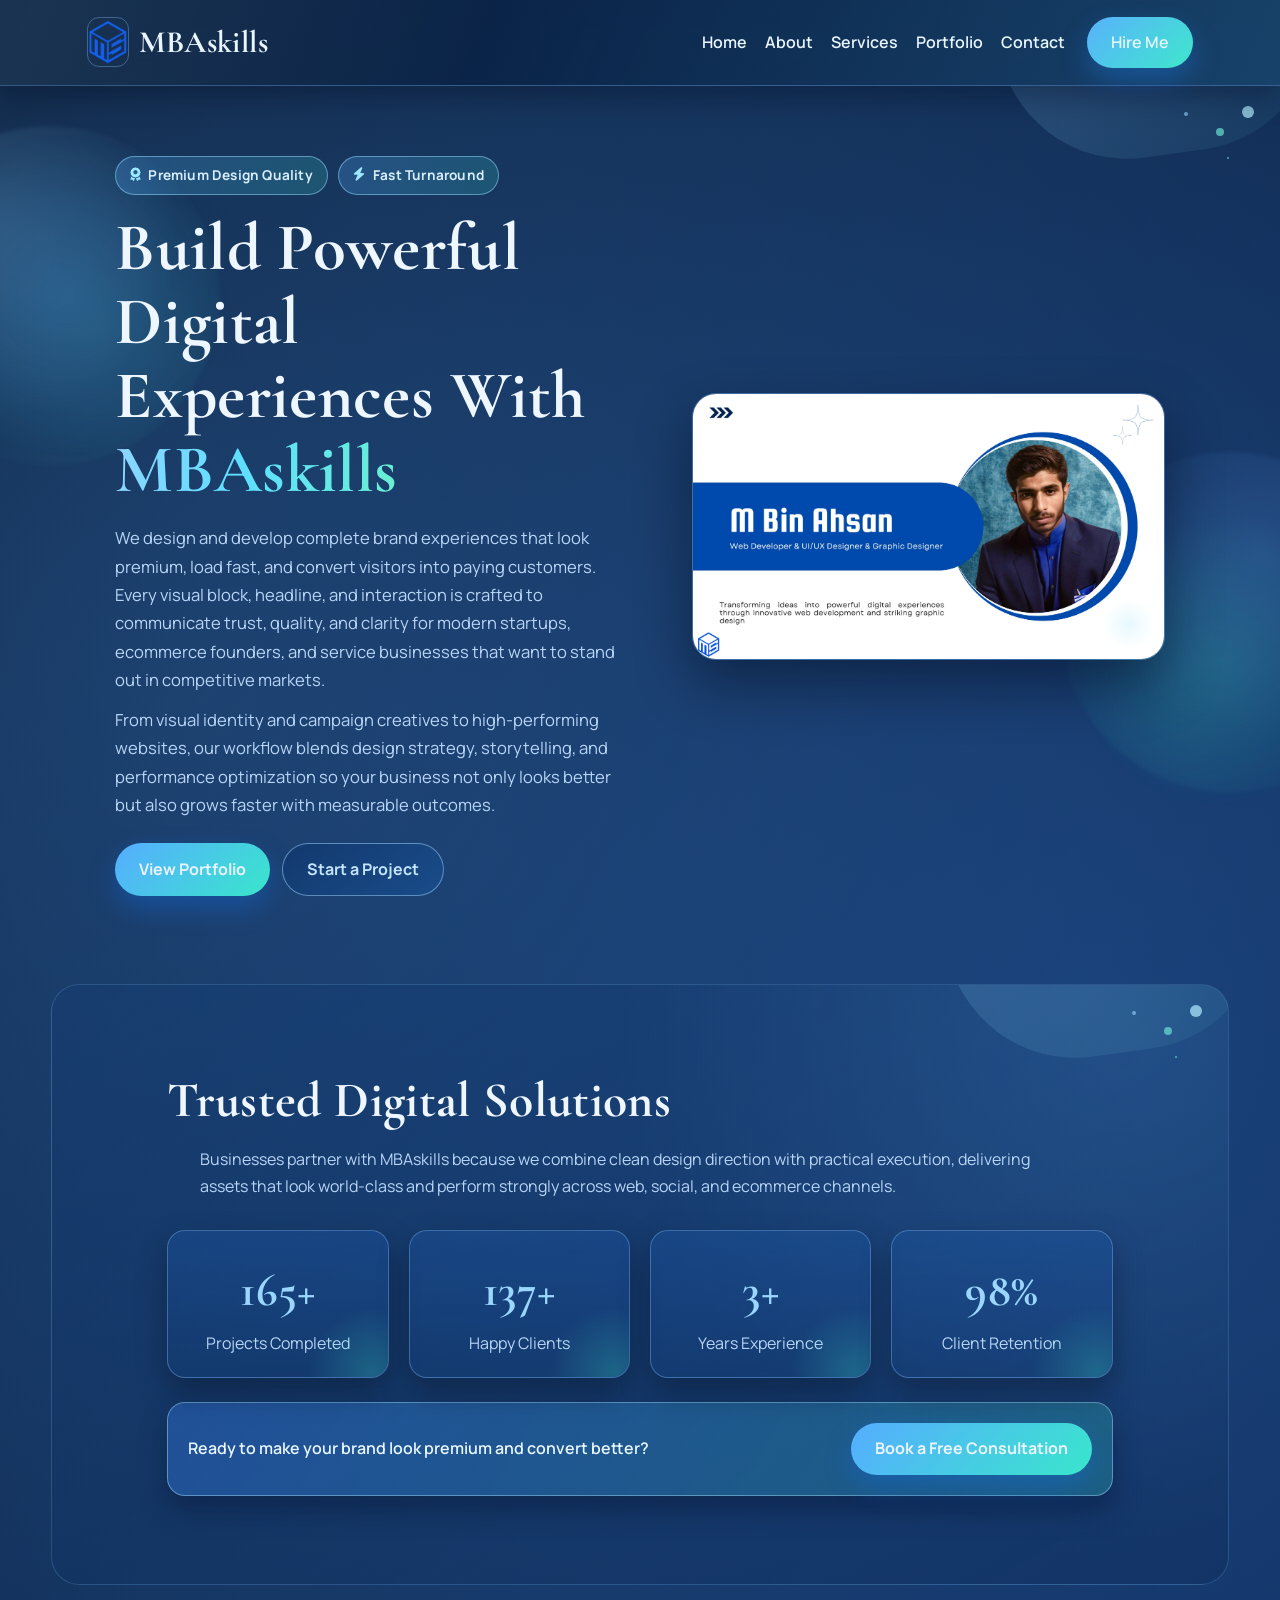
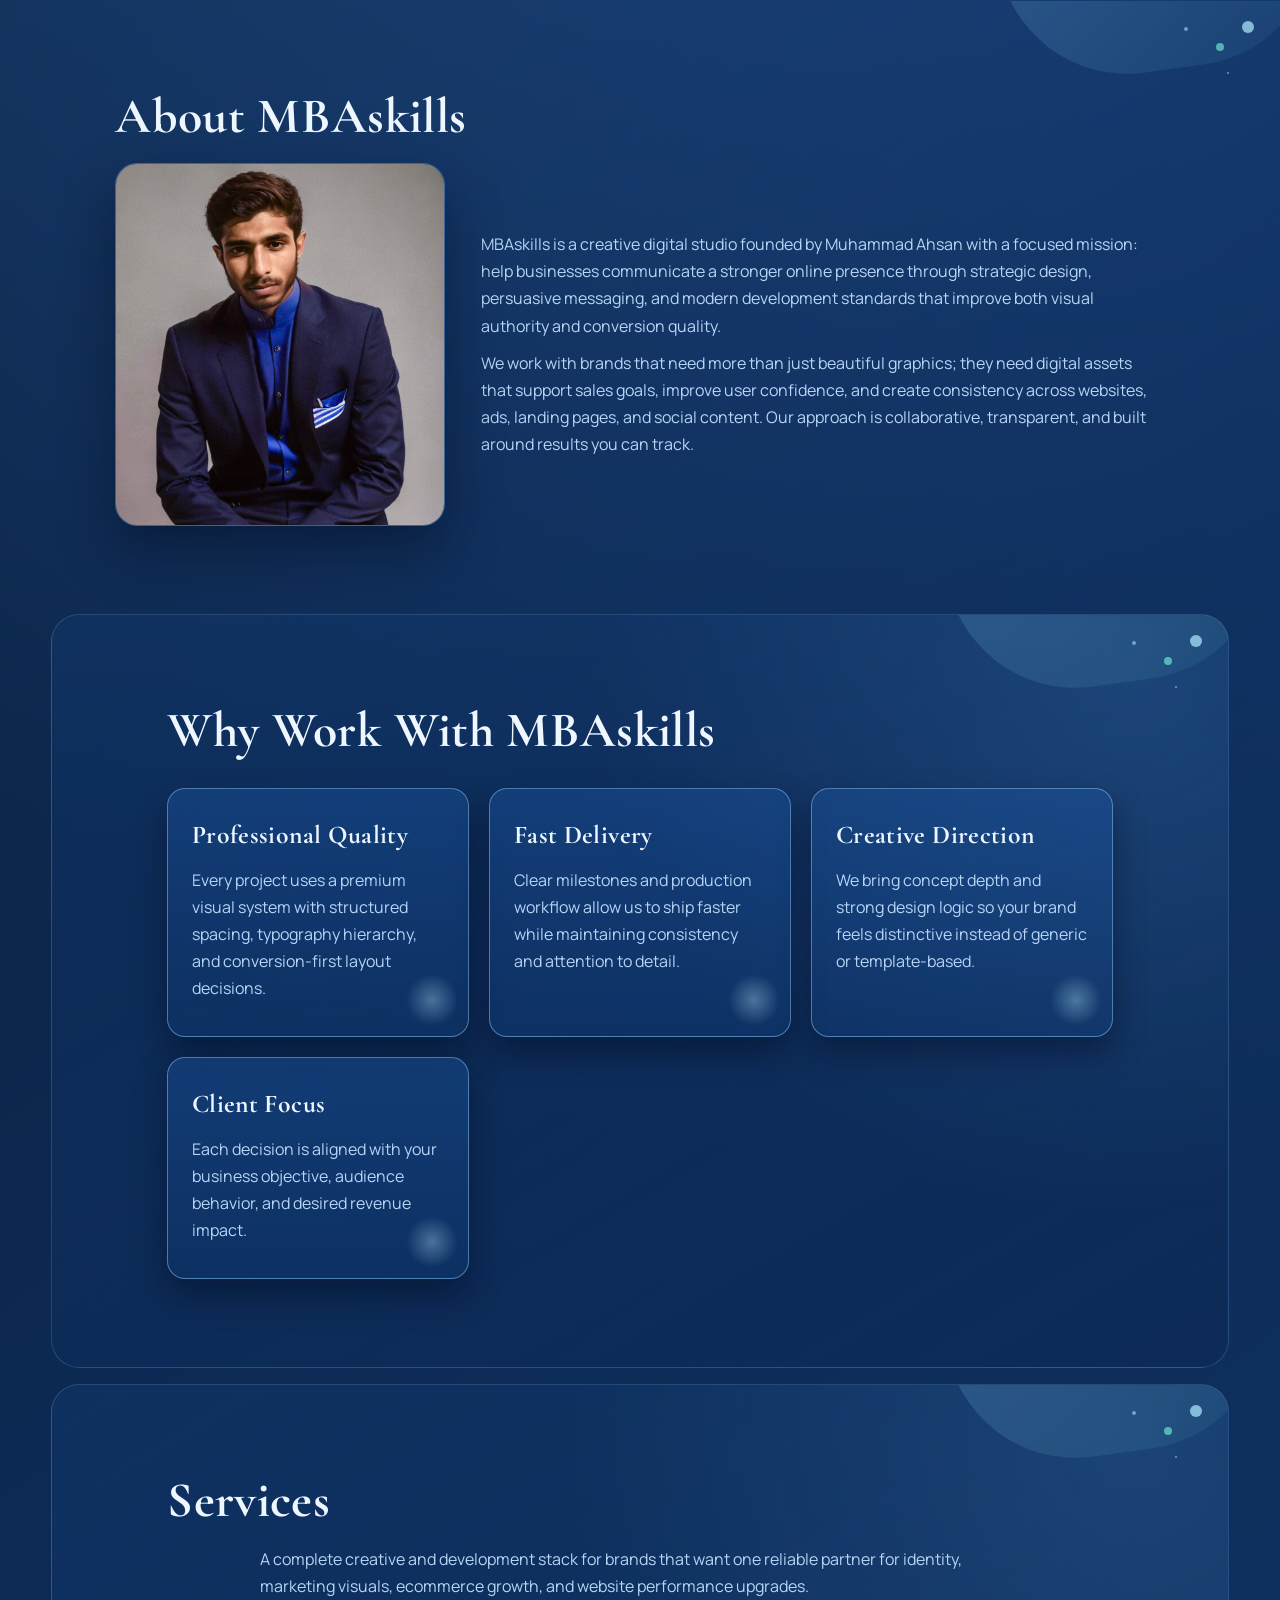
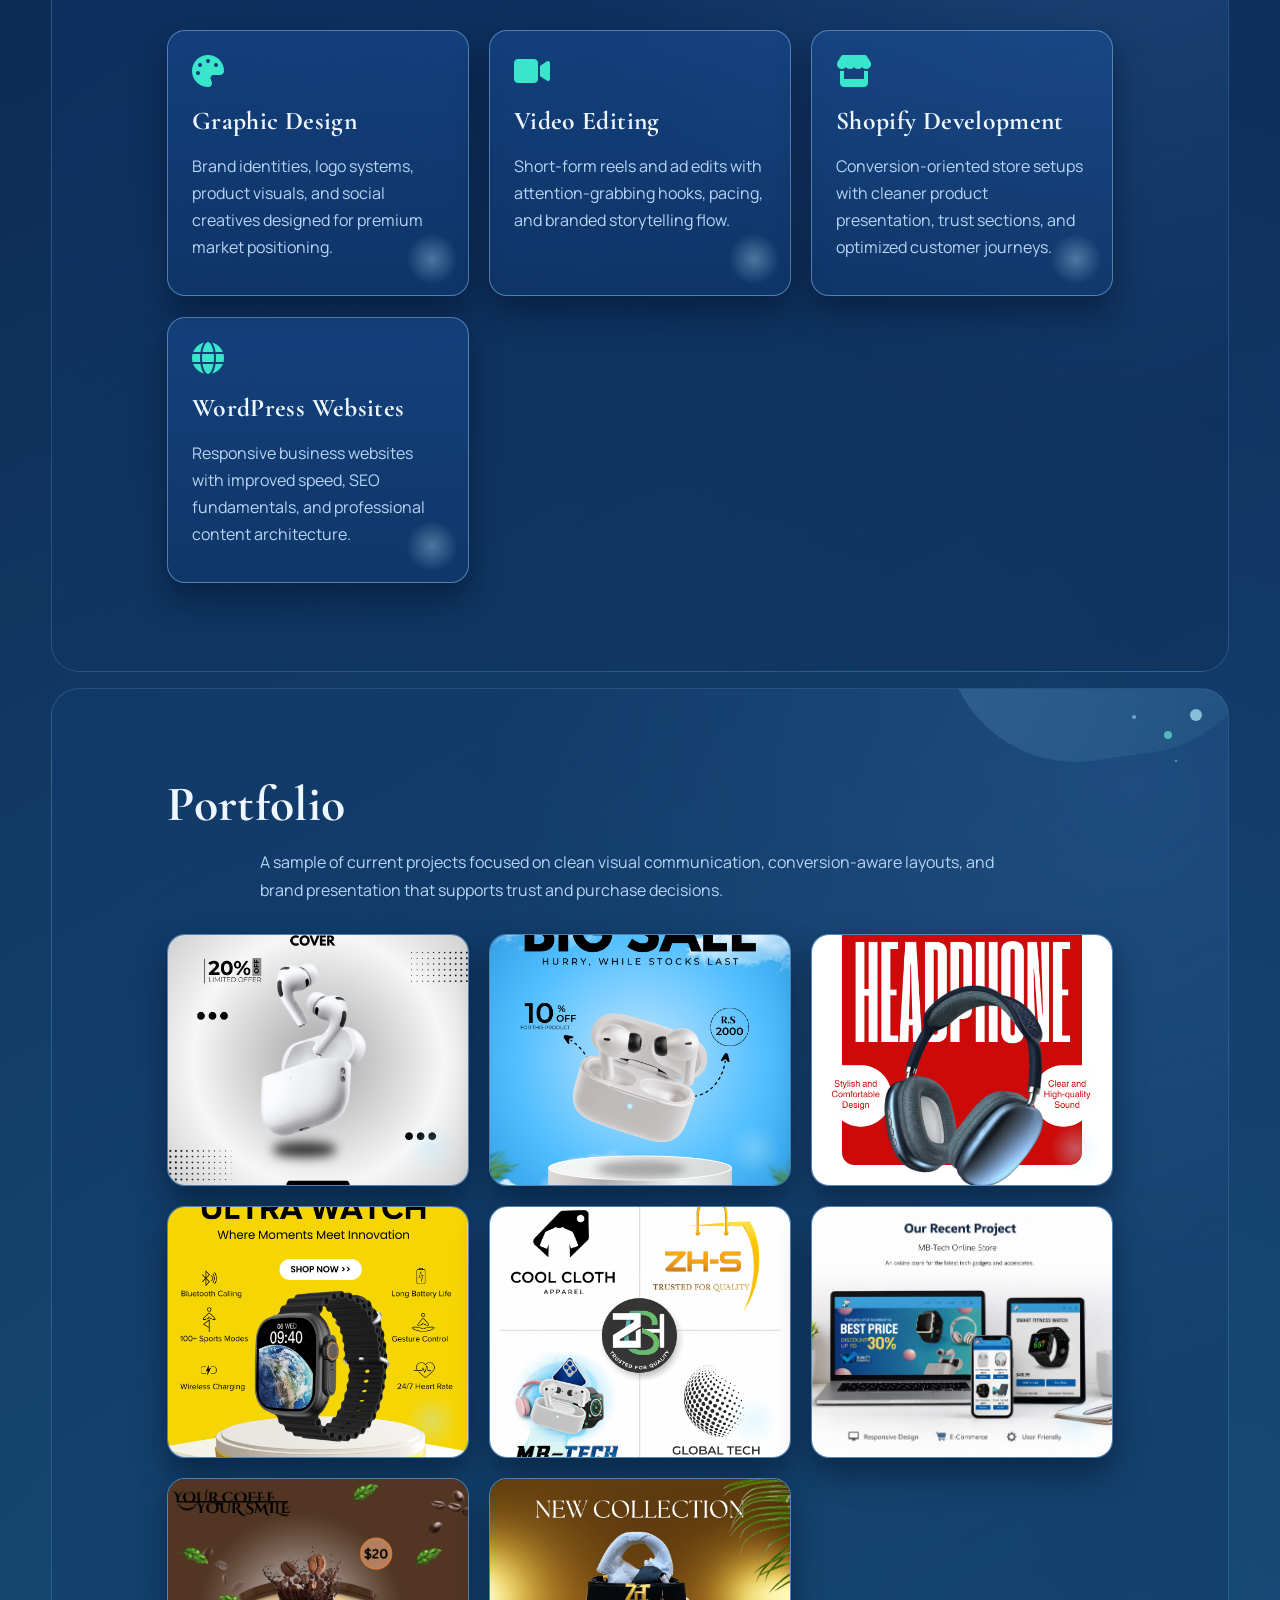
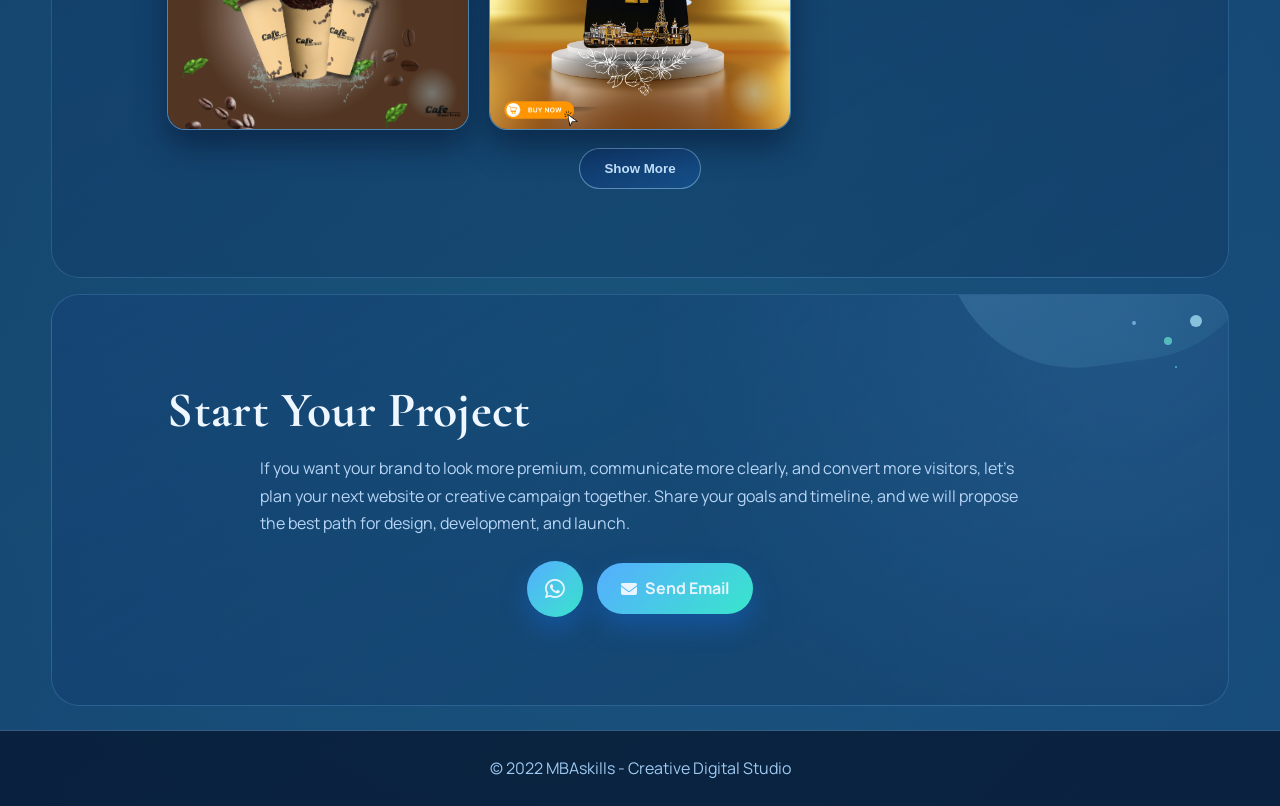
==== index.html @ e8bbcb88 "Add files via upload" ====
<!DOCTYPE html>
<html lang="en">
<head>
<meta charset="UTF-8">
<meta name="viewport" content="width=device-width, initial-scale=1.0">
<title>MBAskills | Creative Portfolio</title>
<link rel="stylesheet" href="style.css?v=11">
<link rel="stylesheet" href="https://cdnjs.cloudflare.com/ajax/libs/font-awesome/6.5.0/css/all.min.css">
</head>
<body>

<div id="preloader" class="preloader" aria-hidden="true">
  <div class="loader-core">
    <div class="logo-loader-wrap" aria-hidden="true">
      <img src="assets/images/logo.png" alt="MBAskills loading logo" class="loader-logo">
      <div class="loader-dots">
        <span class="dot dot1"></span>
        <span class="dot dot2"></span>
        <span class="dot dot3"></span>
        <span class="dot dot4"></span>
      </div>
    </div>
    <h3>MBAskills</h3>
</div>
</div>

<div class="scroll-progress-wrap">
  <span id="scrollProgress" class="scroll-progress"></span>
</div>

<button id="toTopBtn" class="to-top" aria-label="Back to top">
  <i class="fas fa-arrow-up"></i>
</button>

<div class="glow-orb orb-left"></div>
<div class="glow-orb orb-right"></div>

<header class="navbar" aria-label="Main navigation">
  <div class="logo-container">
    <img src="assets/images/logo.png" class="logo-img" alt="MBAskills logo">
    <span class="brand">MBAskills</span>
  </div>

  <button class="nav-toggle" aria-label="Toggle menu" aria-expanded="false" type="button">
    <i class="fas fa-bars"></i>
  </button>

  <nav class="site-nav">
    <ul class="nav-menu">
      <li><a href="#home">Home</a></li>
      <li><a href="#about">About</a></li>
      <li><a href="#services">Services</a></li>
      <li><a href="#portfolio">Portfolio</a></li>
      <li><a href="#contact">Contact</a></li>
    </ul>
  </nav>

  <a href="#contact" class="hire-btn">Hire Me</a>
</header>

<section id="home" class="hero">
  <div class="hero-left">
    <div class="hero-badge-row">
      <span class="hero-badge"><i class="fas fa-award"></i> Premium Design Quality</span>
      <span class="hero-badge"><i class="fas fa-bolt"></i> Fast Turnaround</span>
    </div>

    <h1>Build Powerful Digital Experiences With <span>MBAskills</span></h1>

    <p>
      We design and develop complete brand experiences that look premium, load fast, and convert visitors into paying customers.
      Every visual block, headline, and interaction is crafted to communicate trust, quality, and clarity for modern startups,
      ecommerce founders, and service businesses that want to stand out in competitive markets.
    </p>

    <p>
      From visual identity and campaign creatives to high-performing websites, our workflow blends design strategy,
      storytelling, and performance optimization so your business not only looks better but also grows faster with measurable outcomes.
    </p>

    <div class="hero-buttons">
      <a href="#portfolio" class="btn-primary">View Portfolio</a>
      <a href="#contact" class="btn-secondary">Start a Project</a>
    </div>
  </div>

  <div class="hero-right">
    <img src="assets/images/hero.jpg" alt="Creative work showcase" class="tilt-card tilt-strong">
  </div>
</section>

<section class="trust">
  <h2>Trusted Digital Solutions</h2>
  <p class="section-intro">
    Businesses partner with MBAskills because we combine clean design direction with practical execution,
    delivering assets that look world-class and perform strongly across web, social, and ecommerce channels.
  </p>

  <div class="trust-grid">
    <div>
      <h3 class="counter" data-target="165">0+</h3>
      <p>Projects Completed</p>
    </div>
    <div>
      <h3 class="counter" data-target="137">0+</h3>
      <p>Happy Clients</p>
    </div>
    <div>
      <h3 class="counter" data-target="3">0+</h3>
      <p>Years Experience</p>
    </div>
    <div>
      <h3 class="counter percent" data-target="98">0%</h3>
      <p>Client Retention</p>
    </div>
  </div>

  <div class="client-strip">
    <p>Ready to make your brand look premium and convert better?</p>
    <a href="#contact" class="btn-primary">Book a Free Consultation</a>
  </div>
</section>

<section id="about" class="about">
  <h2>About MBAskills</h2>

  <div class="about-container">
    <img src="assets/images/about.jpg" alt="Muhammad Ahsan" class="tilt-card">

    <div>
      <p>
        MBAskills is a creative digital studio founded by Muhammad Ahsan with a focused mission:
        help businesses communicate a stronger online presence through strategic design, persuasive messaging,
        and modern development standards that improve both visual authority and conversion quality.
      </p>

      <p>
        We work with brands that need more than just beautiful graphics; they need digital assets that support sales goals,
        improve user confidence, and create consistency across websites, ads, landing pages, and social content.
        Our approach is collaborative, transparent, and built around results you can track.
      </p>
    </div>
  </div>
</section>

<section class="benefits">
  <h2>Why Work With MBAskills</h2>

  <div class="benefit-grid">
    <div class="benefit-card tilt-card">
      <h3>Professional Quality</h3>
      <p>Every project uses a premium visual system with structured spacing, typography hierarchy, and conversion-first layout decisions.</p>
    </div>

    <div class="benefit-card tilt-card">
      <h3>Fast Delivery</h3>
      <p>Clear milestones and production workflow allow us to ship faster while maintaining consistency and attention to detail.</p>
    </div>

    <div class="benefit-card tilt-card">
      <h3>Creative Direction</h3>
      <p>We bring concept depth and strong design logic so your brand feels distinctive instead of generic or template-based.</p>
    </div>

    <div class="benefit-card tilt-card">
      <h3>Client Focus</h3>
      <p>Each decision is aligned with your business objective, audience behavior, and desired revenue impact.</p>
    </div>
  </div>
</section>

<section id="services" class="services">
  <h2>Services</h2>
  <p class="section-intro">
    A complete creative and development stack for brands that want one reliable partner for identity, marketing visuals,
    ecommerce growth, and website performance upgrades.
  </p>

  <div class="service-grid">
    <div class="service-card tilt-card">
      <i class="fas fa-palette"></i>
      <h3>Graphic Design</h3>
      <p>Brand identities, logo systems, product visuals, and social creatives designed for premium market positioning.</p>
    </div>

    <div class="service-card tilt-card">
      <i class="fas fa-video"></i>
      <h3>Video Editing</h3>
      <p>Short-form reels and ad edits with attention-grabbing hooks, pacing, and branded storytelling flow.</p>
    </div>

    <div class="service-card tilt-card">
      <i class="fas fa-store"></i>
      <h3>Shopify Development</h3>
      <p>Conversion-oriented store setups with cleaner product presentation, trust sections, and optimized customer journeys.</p>
    </div>

    <div class="service-card tilt-card">
      <i class="fas fa-globe"></i>
      <h3>WordPress Websites</h3>
      <p>Responsive business websites with improved speed, SEO fundamentals, and professional content architecture.</p>
    </div>
  </div>
</section>

<section id="portfolio" class="portfolio">
  <h2>Portfolio</h2>
  <p class="section-intro">
    A sample of current projects focused on clean visual communication, conversion-aware layouts,
    and brand presentation that supports trust and purchase decisions.
  </p>

  <div class="portfolio-grid" id="homePortfolioGrid">
    <article class="portfolio-media tilt-card"><img src="assets/images/1.png" alt="Portfolio image 1" loading="lazy"></article>
    <article class="portfolio-media tilt-card"><img src="assets/images/2.png" alt="Portfolio image 2" loading="lazy"></article>
    <article class="portfolio-media tilt-card"><img src="assets/images/3.png" alt="Portfolio image 3" loading="lazy"></article>
    <article class="portfolio-media tilt-card"><img src="assets/images/4.png" alt="Portfolio image 4" loading="lazy"></article>
    <article class="portfolio-media tilt-card"><img src="assets/images/project1.jpg" alt="Portfolio image 5" loading="lazy"></article>
    <article class="portfolio-media tilt-card"><img src="assets/images/project2.jpg" alt="Portfolio image 6" loading="lazy"></article>
    <article class="portfolio-media tilt-card"><img src="assets/images/project3.jpg" alt="Portfolio image 7" loading="lazy"></article>
    <article class="portfolio-media tilt-card"><img src="assets/images/project4.jpg" alt="Portfolio image 8" loading="lazy"></article>

    <article class="portfolio-media tilt-card portfolio-more"><img src="assets/images/project5.jpg" alt="Portfolio image 9" loading="lazy"></article>
    <article class="portfolio-media tilt-card portfolio-more"><img src="assets/images/project6.jpg" alt="Portfolio image 10" loading="lazy"></article>
    <article class="portfolio-media tilt-card portfolio-more"><img src="assets/images/project7.jpg" alt="Portfolio image 11" loading="lazy"></article>
    <article class="portfolio-media tilt-card portfolio-more"><img src="assets/images/Black and Green Modern T-Shirt Fashion Instagram Post.png" alt="Portfolio image 12" loading="lazy"></article>
    <article class="portfolio-media tilt-card portfolio-more"><img src="assets/images/ChatGPT Image Mar 6, 2026, 04_37_47 PM.png" alt="Portfolio image 13" loading="lazy"></article>
    <article class="portfolio-media tilt-card portfolio-more"><img src="assets/images/Gemini_Generated_Image_2u78ht2u78ht2u78.png" alt="Portfolio image 14" loading="lazy"></article>
    <article class="portfolio-media tilt-card portfolio-more"><img src="assets/images/purple modern game instagram post.jpg" alt="Portfolio image 15" loading="lazy"></article>
    <article class="portfolio-media tilt-card portfolio-more"><img src="assets/images/Red White Bold Modern Shoes Brand Desktop Prototype.png" alt="Portfolio image 16" loading="lazy"></article>
    <article class="portfolio-media tilt-card portfolio-more"><img src="assets/images/2275-86-705799-product-1.webp" alt="Portfolio image 17" loading="lazy"></article>
    <article class="portfolio-media tilt-card portfolio-more"><img src="assets/images/kitandace.webp" alt="Portfolio image 18" loading="lazy"></article>
  </div>

  <div class="portfolio-actions">
    <button class="btn-secondary portfolio-toggle-btn" type="button" aria-expanded="false">Show More</button>
  </div>
</section>

<section id="contact" class="contact">
  <h2>Start Your Project</h2>
  <p>
    If you want your brand to look more premium, communicate more clearly, and convert more visitors,
    let's plan your next website or creative campaign together. Share your goals and timeline,
    and we will propose the best path for design, development, and launch.
  </p>

  <div class="contact-buttons">
    <a href="https://wa.me/+923264088500" class="floating-whatsapp" aria-label="Chat on WhatsApp">
      <i class="fab fa-whatsapp"></i>
    </a>

    <a href="mailto:mbinahsan5@gmail.com" class="btn-email">
      <i class="fas fa-envelope"></i> Send Email
    </a>
  </div>
</section>

<footer>
  <p>&copy; 2022 MBAskills - Creative Digital Studio</p>
</footer>

<script src="script.js?v=8"></script>
</body>
</html>
---- style.css ----
@import url("https://fonts.googleapis.com/css2?family=Cormorant+Garamond:wght@500;600;700&family=Manrope:wght@400;500;600;700&display=swap");

:root {
  --bg-dark: #061327;
  --bg-mid: #0d2b56;
  --bg-soft: #1a4b88;
  --surface: rgba(16, 63, 128, 0.26);
  --surface-strong: rgba(28, 88, 169, 0.38);
  --line: rgba(134, 191, 255, 0.36);
  --text-main: #eef6ff;
  --text-muted: #b8d5f6;
  --blue-accent: #56adff;
  --blue-strong: #2d7ff9;
  --aqua-accent: #39e6cc;
  --aqua-strong: #18c4ae;
  --shadow: 0 24px 55px rgba(2, 10, 30, 0.48);
}

* {
  margin: 0;
  padding: 0;
  box-sizing: border-box;
}

html {
  scroll-behavior: smooth;
}

body {
  font-family: "Manrope", "Segoe UI", sans-serif;
  color: var(--text-main);
  line-height: 1.7;
  min-height: 100vh;
  background:
    radial-gradient(circle at 15% 12%, rgba(86, 173, 255, 0.22), transparent 36%),
    radial-gradient(circle at 85% 18%, rgba(51, 124, 248, 0.24), transparent 38%),
    radial-gradient(circle at 45% 92%, rgba(57, 230, 204, 0.16), transparent 38%),
    linear-gradient(145deg, var(--bg-dark), var(--bg-mid), #143c73);
  overflow-x: hidden;
}

h1,
h2,
h3,
.logo,
.brand {
  font-family: "Cormorant Garamond", Georgia, serif;
  letter-spacing: 0.35px;
}

p,
a,
li {
  color: var(--text-muted);
}

img {
  max-width: 100%;
  display: block;
}

.preloader {
  position: fixed;
  inset: 0;
  z-index: 3000;
  display: grid;
  place-items: center;
  background: radial-gradient(circle at center, #143c73, #061327);
  transition: opacity 0.45s ease, visibility 0.45s ease;
}

.preloader.hidden {
  opacity: 0;
  visibility: hidden;
}

.loader-core {
  text-align: center;
}

.logo-loader-wrap {
  position: relative;
  width: 120px;
  height: 120px;
  margin: 0 auto 14px;
  display: grid;
  place-items: center;
}

.loader-logo {
  width: 76px;
  height: 76px;
  border-radius: 18px;
  border: 2px solid rgba(255, 255, 255, 0.28);
  box-shadow: 0 0 0 8px rgba(57, 230, 204, 0.1), 0 10px 20px rgba(0, 0, 0, 0.35);
  animation: logoFloat 1.6s ease-in-out infinite;
}

.loader-dots {
  position: absolute;
  inset: 0;
  border-radius: 50%;
  animation: orbitSpin 1.15s linear infinite;
}

.dot {
  position: absolute;
  width: 14px;
  height: 14px;
  border-radius: 50%;
  box-shadow: 0 0 14px rgba(255, 255, 255, 0.45);
  animation: dotPulse 0.95s ease-in-out infinite;
}

.dot1 {
  left: calc(50% - 7px);
  top: 2px;
  background: #56adff;
}

.dot2 {
  right: 2px;
  top: calc(50% - 7px);
  background: #39e6cc;
}

.dot3 {
  left: calc(50% - 7px);
  bottom: 2px;
  background: #9fcfff;
}

.dot4 {
  left: 2px;
  top: calc(50% - 7px);
  background: #17c5af;
}

.loader-core h3 {
  font-size: 2rem;
  color: var(--text-main);
}

.loader-core p {
  color: #a6cbf5;
}

.scroll-progress-wrap {
  position: fixed;
  top: 0;
  left: 0;
  width: 100%;
  height: 4px;
  z-index: 2500;
}

.scroll-progress {
  display: block;
  width: 0%;
  height: 100%;
  background: linear-gradient(90deg, #4db5ff, var(--aqua-accent), #1f7fff);
  box-shadow: 0 3px 12px rgba(61, 164, 255, 0.7);
}

.glow-orb {
  position: fixed;
  border-radius: 50%;
  pointer-events: none;
  filter: blur(2px);
  opacity: 0.42;
  z-index: -1;
}

.orb-left {
  width: 350px;
  height: 350px;
  left: -110px;
  top: 120px;
  background: radial-gradient(circle, rgba(67, 167, 255, 0.46), transparent 66%);
}

.orb-right {
  width: 320px;
  height: 320px;
  right: -100px;
  bottom: 80px;
  background: radial-gradient(circle, rgba(57, 230, 204, 0.36), transparent 66%);
}

.to-top {
  position: fixed;
  right: 22px;
  bottom: 24px;
  width: 48px;
  height: 48px;
  border-radius: 50%;
  border: 1px solid var(--line);
  background: linear-gradient(145deg, #2f83fd, var(--aqua-strong));
  color: white;
  cursor: pointer;
  z-index: 1600;
  opacity: 0;
  visibility: hidden;
  transform: translateY(12px);
  transition: all 0.25s ease;
}

.to-top.visible {
  opacity: 1;
  visibility: visible;
  transform: translateY(0);
}

.navbar {
  position: sticky;
  top: 0;
  z-index: 1200;
  display: flex;
  justify-content: space-between;
  align-items: center;
  gap: 18px;
  padding: 16px 6.8%;
  background: rgba(7, 26, 54, 0.78);
  border-bottom: 1px solid var(--line);
  backdrop-filter: blur(12px);
}

.logo-container {
  display: flex;
  align-items: center;
  gap: 11px;
}

.logo-img {
  height: 50px;
  width: auto;
  border-radius: 12px;
  border: 1px solid var(--line);
}

.logo,
.brand {
  color: var(--text-main);
  font-size: 31px;
  font-weight: 700;
}

.navbar ul {
  list-style: none;
  display: flex;
  align-items: center;
  gap: 24px;
}

.navbar a {
  text-decoration: none;
  color: var(--text-main);
  font-weight: 600;
  transition: color 0.25s ease;
}

.navbar a:hover {
  color: var(--aqua-accent);
}

.hire-btn,
.btn,
.btn-primary,
.btn-secondary,
.btn-email,
.btn-whatsapp,
.whatsapp,
.floating-whatsapp {
  display: inline-flex;
  align-items: center;
  justify-content: center;
  gap: 8px;
  text-decoration: none;
  padding: 12px 24px;
  border-radius: 999px;
  font-weight: 700;
  transition: transform 0.22s ease, box-shadow 0.22s ease;
}

.hire-btn,
.btn-primary,
.btn-email,
.btn,
.whatsapp,
.floating-whatsapp {
  color: #e9f4ff;
  background: linear-gradient(135deg, #56adff, var(--aqua-accent), #2c7df5);
  box-shadow: 0 12px 26px rgba(20, 101, 206, 0.46);
}

.btn-secondary {
  border: 1px solid var(--line);
  color: #c5e5ff;
  background: rgba(14, 53, 108, 0.42);
}

.hire-btn:hover,
.btn:hover,
.btn-primary:hover,
.btn-secondary:hover,
.btn-email:hover,
.btn-whatsapp:hover,
.whatsapp:hover,
.floating-whatsapp:hover {
  transform: translateY(-2px);
  box-shadow: 0 16px 34px rgba(0, 0, 0, 0.42);
}

section,
.container.page,
.about,
.portfolio,
.services,
.contact,
.trust,
.benefits,
.features,
.showcase {
  padding: 88px 9%;
  position: relative;
}

h1,
h2 {
  color: var(--text-main);
  line-height: 1.1;
  margin-bottom: 18px;
}

h1 {
  font-size: clamp(2.15rem, 5.3vw, 4.2rem);
}

h2 {
  font-size: clamp(1.9rem, 4.3vw, 3.1rem);
}

.section-intro {
  max-width: 880px;
  margin: 0 auto;
}

.hero {
  display: grid;
  grid-template-columns: 1fr 0.92fr;
  align-items: center;
  gap: 62px;
  min-height: calc(100vh - 94px);
  padding-top: 70px;
}

.hero h1 span {
  color: #8bcbff;
}

.hero p {
  max-width: 690px;
  font-size: 1.04rem;
  margin-bottom: 12px;
}

.hero-buttons {
  margin-top: 24px;
  display: flex;
  flex-wrap: wrap;
  gap: 12px;
}

.hero-right img,
.hero-img img {
  border-radius: 24px;
  border: 1px solid var(--line);
  box-shadow: var(--shadow);
}

.about-container {
  display: grid;
  grid-template-columns: 330px 1fr;
  gap: 36px;
  align-items: center;
  margin-top: 20px;
}

.about-container img {
  border-radius: 22px;
  border: 1px solid var(--line);
  box-shadow: var(--shadow);
}

.about-container p,
.section-desc,
.page p,
.contact p,
.portfolio p,
.services p,
.features p,
.benefits p,
.showcase p {
  color: var(--text-muted);
  max-width: 760px;
  margin: 10px auto;
}

.trust-grid,
.benefit-grid,
.service-grid,
.cards,
.portfolio-grid,
.gallery,
.feature-grid,
.showcase-grid {
  margin-top: 30px;
  display: grid;
  gap: 20px;
}

.trust-grid {
  grid-template-columns: repeat(auto-fit, minmax(170px, 1fr));
  text-align: center;
}

.trust-grid > div {
  position: relative;
  overflow: hidden;
  background: linear-gradient(180deg, rgba(28, 88, 169, 0.36), rgba(16, 63, 128, 0.2));
  border: 1px solid var(--line);
  border-radius: 18px;
  padding: 20px;
  box-shadow: 0 14px 30px rgba(0, 7, 20, 0.36);
}

.trust-grid > div::after {
  content: "";
  position: absolute;
  inset: auto -50px -60px auto;
  width: 130px;
  height: 130px;
  border-radius: 50%;
  background: radial-gradient(circle, rgba(57, 230, 204, 0.24), transparent 70%);
}

.trust-grid h3 {
  font-size: clamp(2rem, 4.2vw, 2.9rem);
  color: #9bd6ff;
}

.benefit-grid,
.service-grid,
.cards,
.portfolio-grid,
.feature-grid,
.showcase-grid {
  grid-template-columns: repeat(auto-fit, minmax(230px, 1fr));
}

.gallery {
  grid-template-columns: repeat(auto-fit, minmax(190px, 1fr));
}

.benefit-card,
.service-card,
.card,
.project,
.feature-card,
.showcase-card,
.portfolio-grid > img,
.gallery img {
  background: linear-gradient(180deg, var(--surface-strong), var(--surface));
  border: 1px solid var(--line);
  border-radius: 18px;
  box-shadow: 0 14px 30px rgba(0, 7, 20, 0.4);
  transition: transform 0.3s ease, box-shadow 0.3s ease;
  transform-style: preserve-3d;
  will-change: transform;
}

.benefit-card,
.service-card,
.card,
.project,
.feature-card,
.showcase-card {
  padding: 24px;
}

.service-card i,
.showcase-card i {
  color: var(--aqua-accent);
  font-size: 2rem;
  margin-bottom: 12px;
}

.benefit-card h3,
.service-card h3,
.project h3,
.feature-card h3,
.showcase-card h3 {
  color: var(--text-main);
  font-size: 1.6rem;
  margin-bottom: 8px;
}

.feature-card,
.showcase-card,
.tilt-card {
  position: relative;
  isolation: isolate;
  overflow: hidden;
}

.feature-card::after,
.showcase-card::after {
  content: "";
  position: absolute;
  width: 140px;
  height: 140px;
  right: -40px;
  top: -50px;
  border-radius: 50%;
  background: radial-gradient(circle, rgba(111, 188, 255, 0.34), transparent 70%);
}

.tilt-card::before {
  content: "";
  position: absolute;
  inset: 0;
  border-radius: inherit;
  background: linear-gradient(120deg, rgba(255, 255, 255, 0.18), transparent 34%, transparent 66%, rgba(57, 230, 204, 0.16));
  opacity: 0;
  transition: opacity 0.3s ease;
  pointer-events: none;
}

.tilt-card:hover::before {
  opacity: 1;
}

.tilt-strong {
  box-shadow: 0 20px 40px rgba(0, 8, 28, 0.48);
}

.portfolio-grid > img,
.gallery img {
  width: 100%;
  height: 250px;
  object-fit: cover;
}

.benefit-card:hover,
.service-card:hover,
.card:hover,
.project:hover,
.feature-card:hover,
.showcase-card:hover,
.portfolio-grid > img:hover,
.gallery img:hover {
  transform: translateY(-7px);
  box-shadow: 0 20px 38px rgba(0, 0, 0, 0.45);
}

.contact-buttons {
  margin-top: 24px;
  display: flex;
  justify-content: center;
  align-items: center;
  gap: 14px;
  flex-wrap: wrap;
}

.floating-whatsapp {
  width: 56px;
  height: 56px;
  padding: 0;
  font-size: 1.4rem;
}

footer {
  margin-top: 24px;
  padding: 24px 10%;
  border-top: 1px solid var(--line);
  background: rgba(6, 20, 44, 0.75);
  text-align: center;
}

footer p {
  color: #9ec9f0;
}

@keyframes riseIn {
  from {
    opacity: 0;
    transform: translateY(20px);
  }
  to {
    opacity: 1;
    transform: translateY(0);
  }
}

@keyframes spin {
  to {
    transform: rotate(360deg);
  }
}

@keyframes orbitSpin {
  to {
    transform: rotate(360deg);
  }
}

@keyframes logoFloat {
  0%, 100% {
    transform: translateY(0);
  }
  50% {
    transform: translateY(-4px);
  }
}

@keyframes dotPulse {
  0%, 100% {
    transform: scale(0.8);
    opacity: 0.8;
  }
  50% {
    transform: scale(1.16);
    opacity: 1;
  }
}
.hero,
.about-container,
.benefit-card,
.service-card,
.feature-card,
.showcase-card,
.portfolio-grid > img,
.gallery img,
.card,
.project {
  animation: riseIn 0.75s ease both;
}

@media (max-width: 992px) {
  .navbar {
    padding-inline: 5%;
  }

  .hero {
    grid-template-columns: 1fr;
    text-align: center;
    min-height: auto;
    gap: 36px;
  }

  .hero-buttons {
    justify-content: center;
  }

  .about-container {
    grid-template-columns: 1fr;
    text-align: center;
  }

  .about-container img {
    margin: 0 auto;
  }

  .navbar ul {
    display: none;
  }
}

@media (max-width: 640px) {
  section,
  .container.page,
  .about,
  .portfolio,
  .services,
  .contact,
  .trust,
  .benefits,
  .features,
  .showcase {
    padding: 72px 6%;
  }

  .hire-btn,
  .btn,
  .btn-primary,
  .btn-secondary,
  .btn-email,
  .btn-whatsapp,
  .whatsapp {
    width: 100%;
  }
}



:root {
  --violet-soft: #7aa8ff;
  --mint-soft: #6ef3d2;
}

.navbar {
  background: linear-gradient(115deg, rgba(8, 27, 56, 0.9), rgba(13, 47, 95, 0.82));
  box-shadow: 0 10px 26px rgba(2, 10, 30, 0.35);
}

.hero h1 span {
  background: linear-gradient(100deg, #8fd5ff 0%, #5edfff 45%, #69f0d1 100%);
  -webkit-background-clip: text;
  background-clip: text;
  color: transparent;
}

.hero-badge-row {
  display: flex;
  flex-wrap: wrap;
  gap: 10px;
  margin-bottom: 16px;
}

.hero-badge {
  display: inline-flex;
  align-items: center;
  gap: 8px;
  padding: 7px 14px;
  border-radius: 999px;
  border: 1px solid rgba(155, 219, 255, 0.5);
  background: linear-gradient(120deg, rgba(85, 167, 255, 0.25), rgba(57, 230, 204, 0.18));
  color: #d8eeff;
  font-size: 0.85rem;
  font-weight: 700;
  letter-spacing: 0.2px;
}

.hero-badge i {
  color: #9be8ff;
}

.hire-btn,
.btn,
.btn-primary,
.btn-email,
.btn-whatsapp,
.whatsapp,
.floating-whatsapp {
  background-size: 200% 200%;
  animation: gradientPulse 7s ease infinite;
}

.btn-secondary {
  background: linear-gradient(145deg, rgba(14, 53, 108, 0.66), rgba(24, 86, 158, 0.52));
  border-color: rgba(162, 217, 255, 0.5);
}

.trust,
.services,
.portfolio,
.contact,
.benefits {
  border-radius: 28px;
  margin-inline: 4%;
  margin-bottom: 16px;
  border: 1px solid rgba(132, 198, 255, 0.2);
  background:
    linear-gradient(150deg, rgba(19, 61, 118, 0.36), rgba(9, 33, 72, 0.2)),
    radial-gradient(circle at 92% 8%, rgba(104, 187, 255, 0.2), transparent 42%);
}

.benefit-card,
.service-card,
.card,
.project,
.feature-card,
.showcase-card,
.portfolio-grid > img,
.gallery img {
  border-color: rgba(152, 212, 255, 0.45);
  box-shadow: 0 16px 32px rgba(0, 8, 30, 0.45);
}

.benefit-card:hover,
.service-card:hover,
.card:hover,
.project:hover,
.feature-card:hover,
.showcase-card:hover,
.portfolio-grid > img:hover,
.gallery img:hover {
  transform: translateY(-8px) scale(1.01);
  border-color: rgba(163, 240, 225, 0.9);
  box-shadow: 0 22px 44px rgba(0, 0, 0, 0.5);
}

.client-strip {
  margin-top: 24px;
  padding: 20px;
  border-radius: 18px;
  border: 1px solid rgba(166, 227, 255, 0.44);
  background: linear-gradient(120deg, rgba(55, 126, 240, 0.36), rgba(57, 230, 204, 0.22));
  display: flex;
  align-items: center;
  justify-content: space-between;
  gap: 14px;
  box-shadow: 0 14px 28px rgba(3, 12, 36, 0.36);
}

.client-strip p {
  margin: 0;
  max-width: none;
  color: #e8f6ff;
  font-weight: 600;
}

@keyframes gradientPulse {
  0% {
    background-position: 0% 50%;
  }
  50% {
    background-position: 100% 50%;
  }
  100% {
    background-position: 0% 50%;
  }
}

@media (max-width: 992px) {
  .trust,
  .services,
  .portfolio,
  .contact,
  .benefits {
    margin-inline: 2.5%;
  }
}

@media (max-width: 640px) {
  .hero-badge-row {
    justify-content: center;
  }

  .hero-badge {
    width: 100%;
    justify-content: center;
  }

  .client-strip {
    flex-direction: column;
    text-align: center;
  }
}

/* Mobile usability and polish */
@media (max-width: 992px) {
  .navbar {
    position: sticky;
    top: 8px;
    margin: 0 3% 10px;
    border-radius: 16px;
    padding: 12px 14px;
    gap: 12px;
    align-items: center;
  }

  .navbar nav {
    width: 100%;
    order: 3;
  }

  .navbar ul {
    display: flex !important;
    width: 100%;
    justify-content: center;
    flex-wrap: wrap;
    gap: 8px;
  }

  .navbar ul li a {
    display: inline-flex;
    align-items: center;
    justify-content: center;
    padding: 8px 12px;
    border-radius: 999px;
    border: 1px solid rgba(149, 210, 255, 0.35);
    background: rgba(8, 43, 91, 0.58);
    font-size: 0.9rem;
  }

  .hire-btn {
    padding: 10px 16px;
    font-size: 0.9rem;
  }

  section,
  .container.page,
  .about,
  .portfolio,
  .services,
  .contact,
  .trust,
  .benefits,
  .features,
  .showcase {
    padding: 62px 6%;
  }

  .hero {
    gap: 26px;
    padding-top: 18px;
  }

  .hero h1 {
    font-size: clamp(2rem, 8.4vw, 3rem);
  }

  .hero p {
    font-size: 0.96rem;
    line-height: 1.65;
  }

  .hero-right img,
  .hero-img img {
    width: min(100%, 440px);
    max-height: 320px;
    margin: 0 auto;
    object-fit: cover;
  }

  .about-container {
    gap: 20px;
  }

  .about-container img {
    width: min(100%, 360px);
  }

  .benefit-grid,
  .service-grid,
  .cards,
  .portfolio-grid,
  .gallery,
  .feature-grid,
  .showcase-grid {
    grid-template-columns: 1fr;
    gap: 14px;
  }

  .portfolio-grid > img,
  .gallery img {
    height: 220px;
  }

  .client-strip {
    padding: 16px;
  }
}

@media (max-width: 640px) {
  .logo,
  .brand {
    font-size: 1.55rem;
  }

  .logo-img {
    height: 42px;
  }

  .hero-badge {
    font-size: 0.8rem;
    padding: 7px 11px;
  }

  .hero-buttons {
    gap: 10px;
  }

  .hero-buttons .btn-primary,
  .hero-buttons .btn-secondary {
    width: 100%;
  }

  h2 {
    font-size: clamp(1.55rem, 7.2vw, 2.05rem);
  }

  .service-card,
  .benefit-card,
  .card,
  .project,
  .feature-card,
  .showcase-card {
    padding: 18px;
    border-radius: 16px;
  }

  .to-top {
    right: 14px;
    bottom: 16px;
    width: 44px;
    height: 44px;
  }
}

/* Final responsive header and media cards */
.nav-toggle {
  display: none;
  width: 44px;
  height: 44px;
  border-radius: 12px;
  border: 1px solid rgba(149, 210, 255, 0.45);
  background: rgba(8, 43, 91, 0.72);
  color: #e9f5ff;
  font-size: 1rem;
  cursor: pointer;
}

.nav-menu {
  list-style: none;
}

.portfolio-media {
  overflow: hidden;
}

.portfolio-grid .portfolio-media,
.gallery .portfolio-media {
  background: linear-gradient(180deg, var(--surface-strong), var(--surface));
  border: 1px solid rgba(152, 212, 255, 0.45);
  border-radius: 18px;
  box-shadow: 0 16px 32px rgba(0, 8, 30, 0.45);
}

.portfolio-grid .portfolio-media img,
.portfolio-grid .portfolio-media video,
.gallery .portfolio-media img,
.gallery .portfolio-media video {
  width: 100%;
  height: 250px;
  object-fit: cover;
  display: block;
}

.portfolio-grid .portfolio-media video,
.gallery .portfolio-media video {
  background: #07172f;
}

@media (max-width: 992px) {
  .navbar {
    position: sticky;
    top: 8px;
    margin: 0 3% 10px;
    border-radius: 16px;
    padding: 12px 14px;
    gap: 10px;
    align-items: center;
    overflow: visible;
  }

  .nav-toggle {
    display: inline-flex;
    align-items: center;
    justify-content: center;
    margin-left: auto;
  }

  .navbar nav {
    order: 3;
    width: 100%;
  }

  .navbar .nav-menu {
    display: none !important;
    position: absolute;
    top: calc(100% + 10px);
    left: 12px;
    right: 12px;
    padding: 10px;
    border-radius: 14px;
    border: 1px solid rgba(149, 210, 255, 0.35);
    background: rgba(6, 28, 62, 0.95);
    box-shadow: 0 14px 32px rgba(0, 0, 0, 0.44);
    flex-direction: column;
    gap: 8px;
    z-index: 1300;
  }

  .navbar.open .nav-menu {
    display: flex !important;
  }

  .navbar .nav-menu a {
    width: 100%;
    padding: 10px 12px;
    border-radius: 10px;
    border: 1px solid rgba(149, 210, 255, 0.25);
    background: rgba(8, 43, 91, 0.55);
    text-align: center;
  }

  .navbar .hire-btn {
    order: 2;
    padding: 10px 14px;
    font-size: 0.88rem;
  }

  .portfolio-grid .portfolio-media img,
  .portfolio-grid .portfolio-media video,
  .gallery .portfolio-media img,
  .gallery .portfolio-media video {
    height: 220px;
  }
}

@media (max-width: 640px) {
  .navbar {
    top: 6px;
    margin: 0 2.5% 8px;
    padding: 10px 12px;
  }

  .navbar .logo,
  .navbar .brand {
    font-size: 1.4rem;
  }

  .navbar .hire-btn {
    display: none;
  }

  .portfolio-grid .portfolio-media img,
  .portfolio-grid .portfolio-media video,
  .gallery .portfolio-media img,
  .gallery .portfolio-media video {
    height: 200px;
  }
}

/* Ultra mobile polish and unified header */
.navbar {
  display: flex;
  align-items: center;
  gap: 14px;
}

.navbar .logo-container {
  display: flex;
  align-items: center;
  gap: 10px;
  min-width: 0;
}

.navbar .site-nav {
  margin-left: auto;
}

.navbar .nav-menu {
  list-style: none;
  display: flex;
  align-items: center;
  gap: 18px;
}

.navbar .brand {
  white-space: nowrap;
}

.navbar .hire-btn {
  margin-left: 8px;
}

@media (max-width: 992px) {
  body.menu-open {
    overflow: hidden;
  }

  .navbar {
    top: 8px;
    margin: 0 3% 12px;
    padding: 10px 12px;
    border-radius: 16px;
    backdrop-filter: blur(16px);
  }

  .navbar .logo-img {
    height: 40px;
    border-radius: 10px;
  }

  .navbar .brand {
    font-size: 1.35rem;
  }

  .navbar .hire-btn {
    display: none;
  }

  .navbar .nav-toggle {
    display: inline-flex;
    align-items: center;
    justify-content: center;
    margin-left: auto;
    width: 42px;
    height: 42px;
    border-radius: 12px;
    border: 1px solid rgba(149, 210, 255, 0.45);
    background: linear-gradient(160deg, rgba(20, 86, 164, 0.88), rgba(13, 50, 108, 0.88));
    color: #eff8ff;
    box-shadow: 0 10px 20px rgba(0, 0, 0, 0.3);
    z-index: 1400;
  }

  .navbar .site-nav {
    display: none !important;
    position: absolute;
    top: calc(100% + 10px);
    left: 0;
    right: 0;
    margin: 0;
    z-index: 1350;
  }

  .navbar.open .site-nav {
    display: block !important;
  }

  .navbar .nav-menu {
    width: 94%;
    margin: 0 auto;
    padding: 10px;
    border-radius: 14px;
    border: 1px solid rgba(156, 219, 255, 0.34);
    background: linear-gradient(170deg, rgba(10, 35, 74, 0.97), rgba(7, 27, 61, 0.95));
    box-shadow: 0 16px 36px rgba(0, 0, 0, 0.45);
    display: flex !important;
    flex-direction: column;
    gap: 8px;
  }

  .navbar .nav-menu li {
    width: 100%;
  }

  .navbar .nav-menu a {
    display: block;
    width: 100%;
    padding: 10px 12px;
    border-radius: 10px;
    border: 1px solid rgba(149, 210, 255, 0.22);
    background: rgba(13, 56, 116, 0.5);
    text-align: center;
    font-size: 0.9rem;
  }

  .hero {
    padding-top: 8px;
    gap: 22px;
  }

  .hero h1 {
    font-size: clamp(1.85rem, 8.2vw, 2.6rem);
    line-height: 1.14;
  }

  .hero p,
  .section-intro,
  .section-desc,
  .contact p {
    font-size: 0.94rem;
    line-height: 1.6;
  }

  .benefit-card,
  .service-card,
  .card,
  .project,
  .feature-card,
  .showcase-card,
  .portfolio-media {
    padding: 16px;
    border-radius: 14px;
  }

  .portfolio-grid,
  .gallery {
    grid-template-columns: repeat(2, minmax(0, 1fr));
    gap: 12px;
  }

  .portfolio-grid .portfolio-media img,
  .portfolio-grid .portfolio-media video,
  .gallery .portfolio-media img,
  .gallery .portfolio-media video {
    height: 180px;
  }
}

@media (max-width: 640px) {
  section,
  .container.page,
  .about,
  .portfolio,
  .services,
  .contact,
  .trust,
  .benefits,
  .features,
  .showcase {
    padding: 56px 5%;
  }

  .navbar {
    margin: 0 2% 10px;
    padding: 9px 10px;
  }

  .navbar .logo-img {
    height: 36px;
  }

  .navbar .brand {
    font-size: 1.2rem;
  }

  .hero-right img,
  .hero-img img,
  .about-container img {
    width: 100%;
    max-height: 250px;
    object-fit: cover;
  }

  .portfolio-grid,
  .gallery {
    grid-template-columns: 1fr;
  }

  .portfolio-grid .portfolio-media img,
  .portfolio-grid .portfolio-media video,
  .gallery .portfolio-media img,
  .gallery .portfolio-media video {
    height: 210px;
  }

  .contact-buttons {
    gap: 10px;
  }

  .btn-primary,
  .btn-secondary,
  .btn-email {
    width: 100%;
  }
}

/* Decorative curves and sparkles */
body::before,
body::after {
  content: "";
  position: fixed;
  width: 340px;
  height: 340px;
  border-radius: 50%;
  pointer-events: none;
  z-index: -1;
  opacity: 0.34;
  filter: blur(2px);
}

body::before {
  top: 14%;
  left: -120px;
  background:
    radial-gradient(circle at 30% 30%, rgba(144, 214, 255, 0.6), transparent 58%),
    radial-gradient(circle at 65% 60%, rgba(95, 238, 213, 0.35), transparent 64%);
  animation: floatGlow 11s ease-in-out infinite;
}

body::after {
  right: -120px;
  bottom: 12%;
  background:
    radial-gradient(circle at 60% 30%, rgba(111, 174, 255, 0.55), transparent 58%),
    radial-gradient(circle at 35% 70%, rgba(64, 229, 203, 0.3), transparent 64%);
  animation: floatGlow 13s ease-in-out infinite reverse;
}

.navbar::before {
  content: "";
  position: absolute;
  inset: 0;
  border-radius: inherit;
  background: linear-gradient(110deg, rgba(160, 225, 255, 0.12), transparent 38%, rgba(117, 238, 213, 0.1));
  pointer-events: none;
}

.hero,
.about,
.services,
.portfolio,
.contact,
.trust,
.benefits,
.container.page {
  overflow: hidden;
}

.hero::before,
.about::before,
.services::before,
.portfolio::before,
.contact::before,
.trust::before,
.benefits::before,
.container.page::before {
  content: "";
  position: absolute;
  width: 320px;
  height: 130px;
  border-radius: 0 0 160px 160px;
  top: -62px;
  right: -46px;
  background: linear-gradient(140deg, rgba(143, 211, 255, 0.18), rgba(88, 227, 206, 0.05));
  transform: rotate(-8deg);
  pointer-events: none;
}

.hero::after,
.about::after,
.services::after,
.portfolio::after,
.contact::after,
.trust::after,
.benefits::after,
.container.page::after {
  content: "";
  position: absolute;
  width: 12px;
  height: 12px;
  border-radius: 50%;
  top: 20px;
  right: 26px;
  background: #b1edff;
  box-shadow:
    -28px 20px 0 -2px rgba(111, 233, 214, 0.95),
    -62px 2px 0 -4px rgba(150, 214, 255, 0.9),
    -20px 46px 0 -5px rgba(102, 244, 215, 0.9);
  opacity: 0.7;
  animation: sparkleTwinkle 4.2s ease-in-out infinite;
  pointer-events: none;
}

.hero-right,
.about-container img,
.portfolio-media,
.benefit-card,
.service-card,
.card,
.project {
  position: relative;
}

.hero-right::after,
.about-container .tilt-card::after,
.portfolio-media::after,
.benefit-card::after,
.service-card::after,
.card::after,
.project::after {
  content: "";
  position: absolute;
  inset: auto 10px 10px auto;
  width: 52px;
  height: 52px;
  border-radius: 50%;
  background: radial-gradient(circle, rgba(187, 236, 255, 0.35), transparent 70%);
  pointer-events: none;
}

@keyframes floatGlow {
  0%,
  100% {
    transform: translateY(0) scale(1);
  }
  50% {
    transform: translateY(-16px) scale(1.05);
  }
}

@keyframes sparkleTwinkle {
  0%,
  100% {
    transform: scale(0.92);
    opacity: 0.45;
  }
  50% {
    transform: scale(1.06);
    opacity: 0.95;
  }
}

@media (max-width: 992px) {
  body::before,
  body::after {
    width: 250px;
    height: 250px;
    opacity: 0.24;
  }

  .hero::before,
  .about::before,
  .services::before,
  .portfolio::before,
  .contact::before,
  .trust::before,
  .benefits::before,
  .container.page::before {
    width: 230px;
    height: 95px;
    right: -34px;
    top: -48px;
  }
}

@media (prefers-reduced-motion: reduce) {
  body::before,
  body::after,
  .hero::after,
  .about::after,
  .services::after,
  .portfolio::after,
  .contact::after,
  .trust::after,
  .benefits::after,
  .container.page::after {
    animation: none;
  }
}


/* Home portfolio toggle */
.portfolio-actions {
  margin-top: 18px;
  display: flex;
  justify-content: center;
}

.portfolio-more {
  display: none;
}

.portfolio-more.show {
  display: block;
}

.portfolio-toggle-btn.is-disabled {
  opacity: 0.78;
  cursor: default;
}

/* Mobile hero special look + about photo fix */
@media (max-width: 640px) {
  .hero {
    position: relative;
    padding-top: 14px;
  }

  .hero-left {
    position: relative;
    padding: 18px 14px;
    border-radius: 18px;
    border: 1px solid rgba(152, 212, 255, 0.34);
    background:
      radial-gradient(circle at 82% 10%, rgba(114, 193, 255, 0.3), transparent 45%),
      linear-gradient(155deg, rgba(15, 52, 106, 0.58), rgba(7, 29, 67, 0.48));
    box-shadow: 0 14px 26px rgba(0, 0, 0, 0.3);
  }

  .hero-left::after {
    content: "";
    position: absolute;
    width: 80px;
    height: 80px;
    right: -10px;
    top: -10px;
    border-radius: 50%;
    background: radial-gradient(circle, rgba(125, 215, 255, 0.28), transparent 72%);
    pointer-events: none;
  }

  .hero h1 {
    letter-spacing: 0.2px;
    text-wrap: balance;
  }

  .hero-buttons {
    margin-top: 16px;
  }

  .hero-right img,
  .hero-img img {
    border-radius: 18px;
    max-height: 230px;
  }

  .about-container {
    gap: 14px;
  }

  .about-container img {
    width: min(100%, 320px);
    max-height: none !important;
    height: auto;
    object-fit: contain !important;
    object-position: center top;
    margin: 0 auto;
    border-radius: 18px;
    padding: 4px;
    background: linear-gradient(160deg, rgba(106, 185, 255, 0.22), rgba(82, 227, 202, 0.14));
  }
}
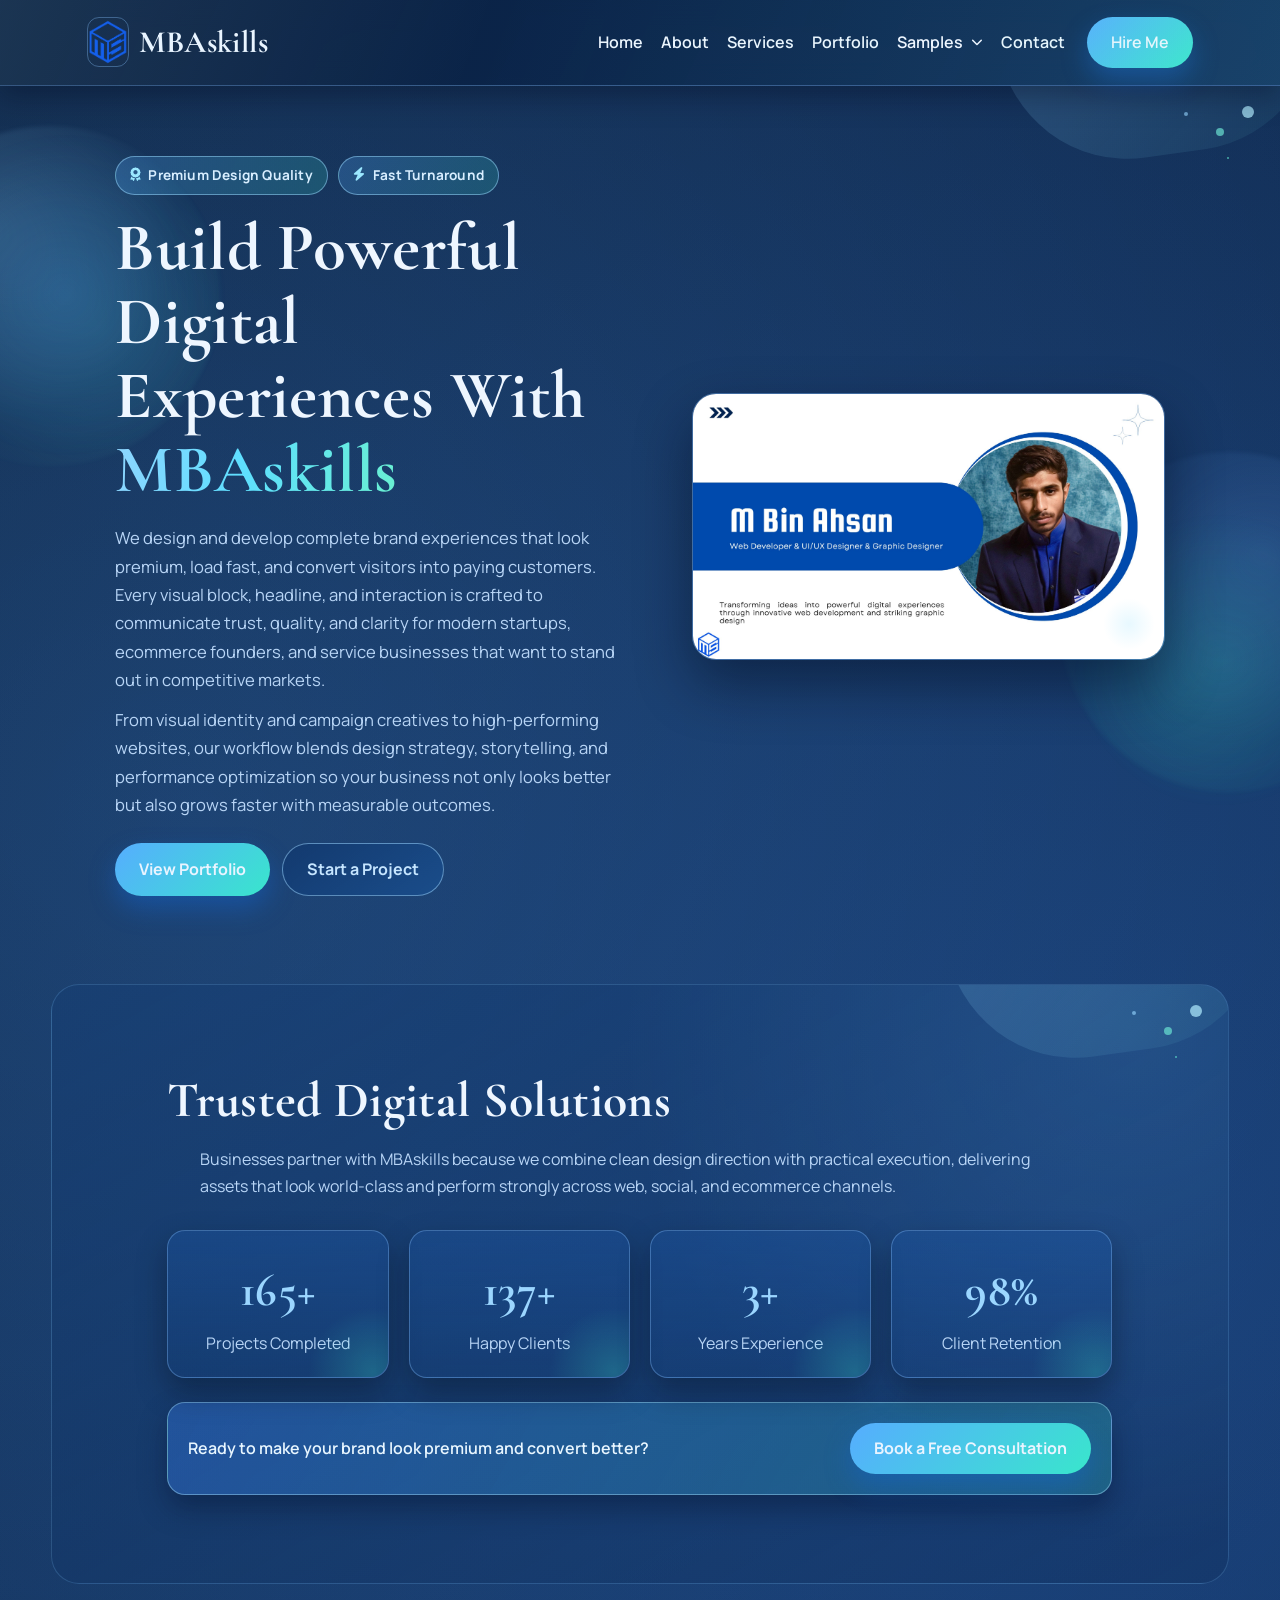
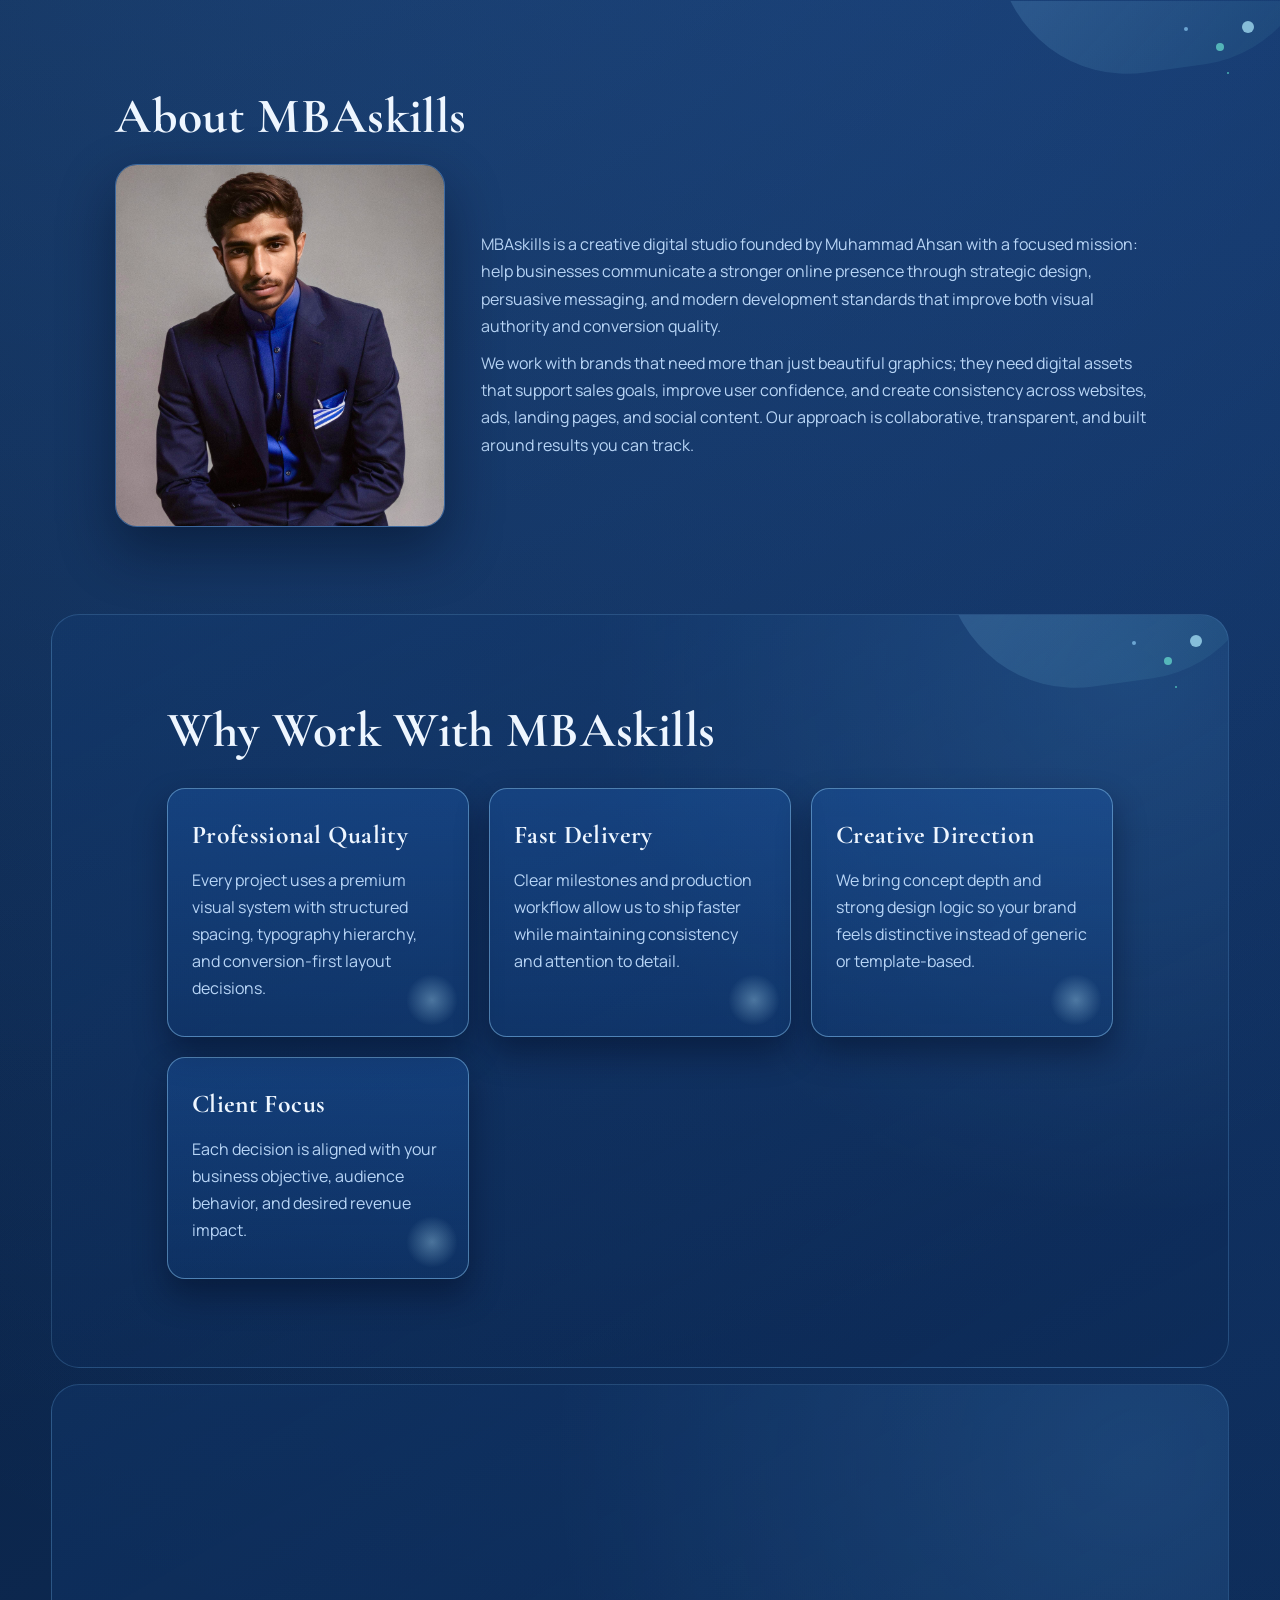
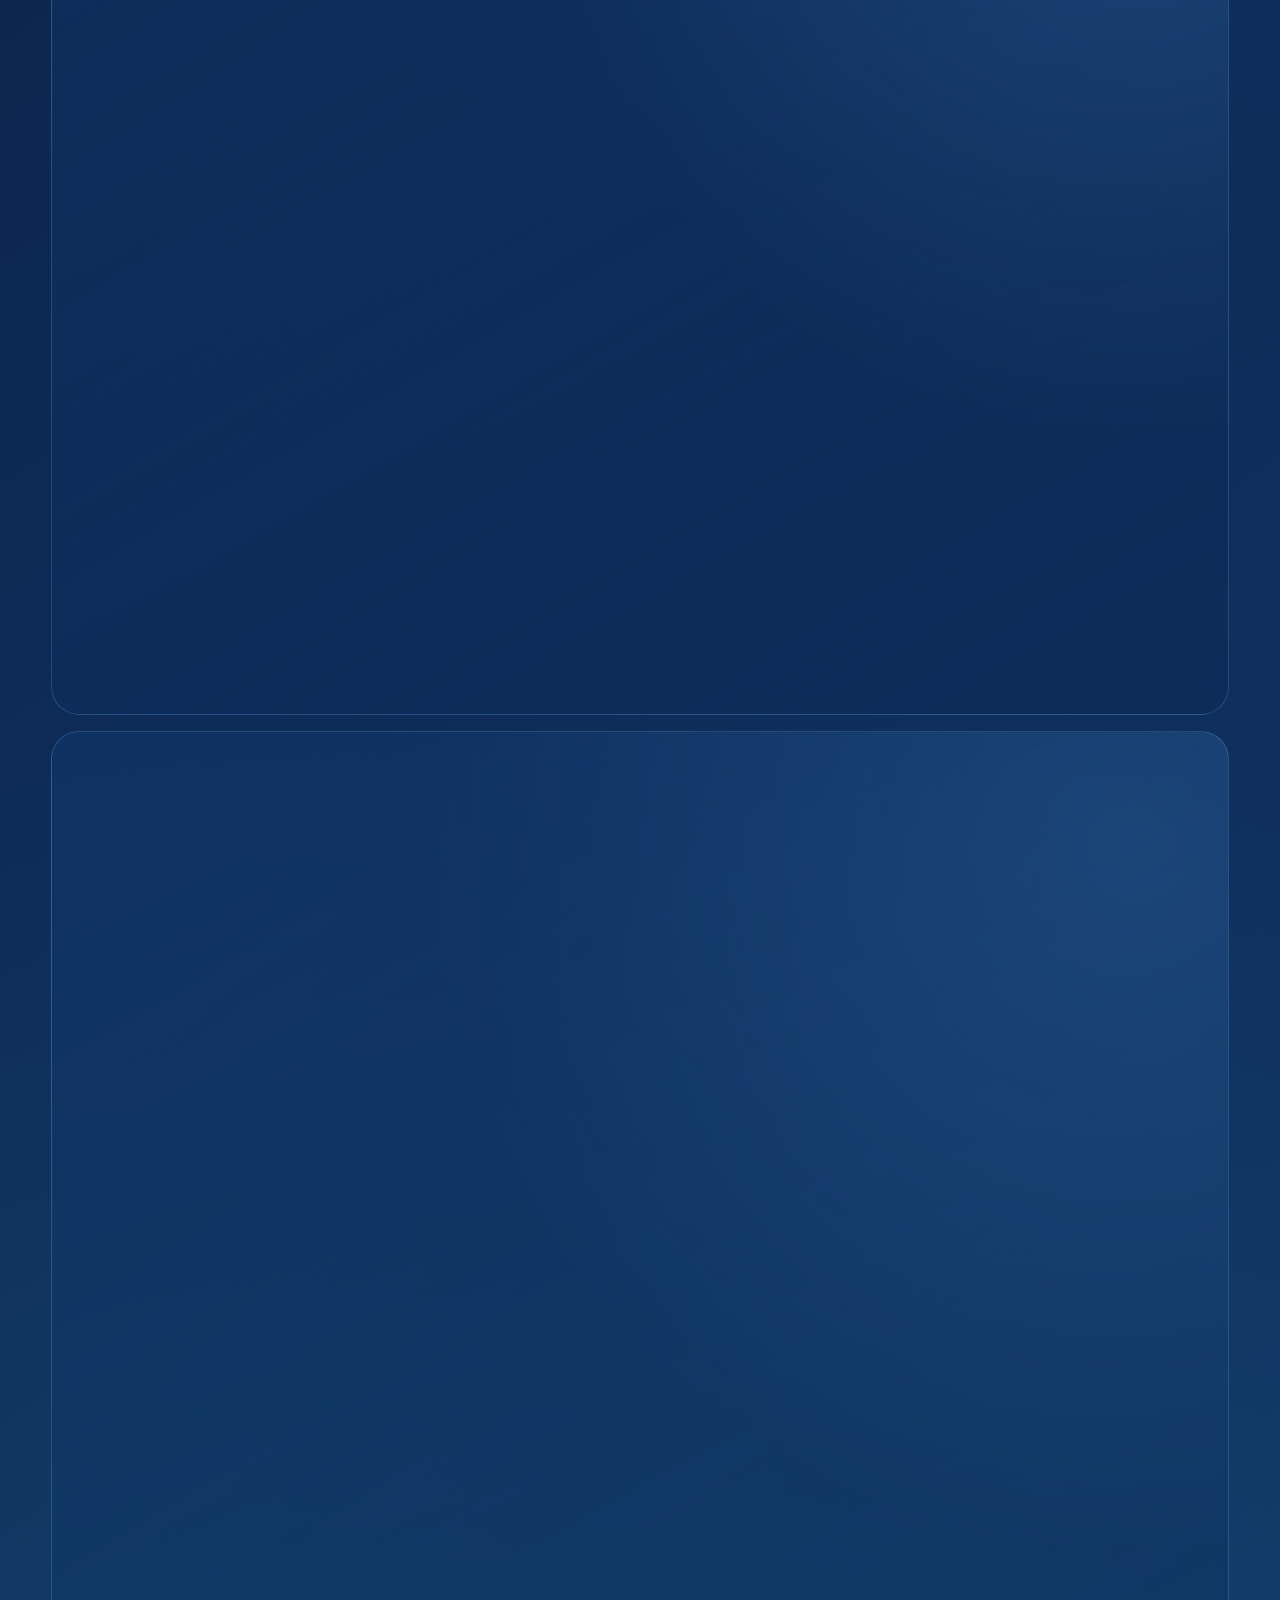
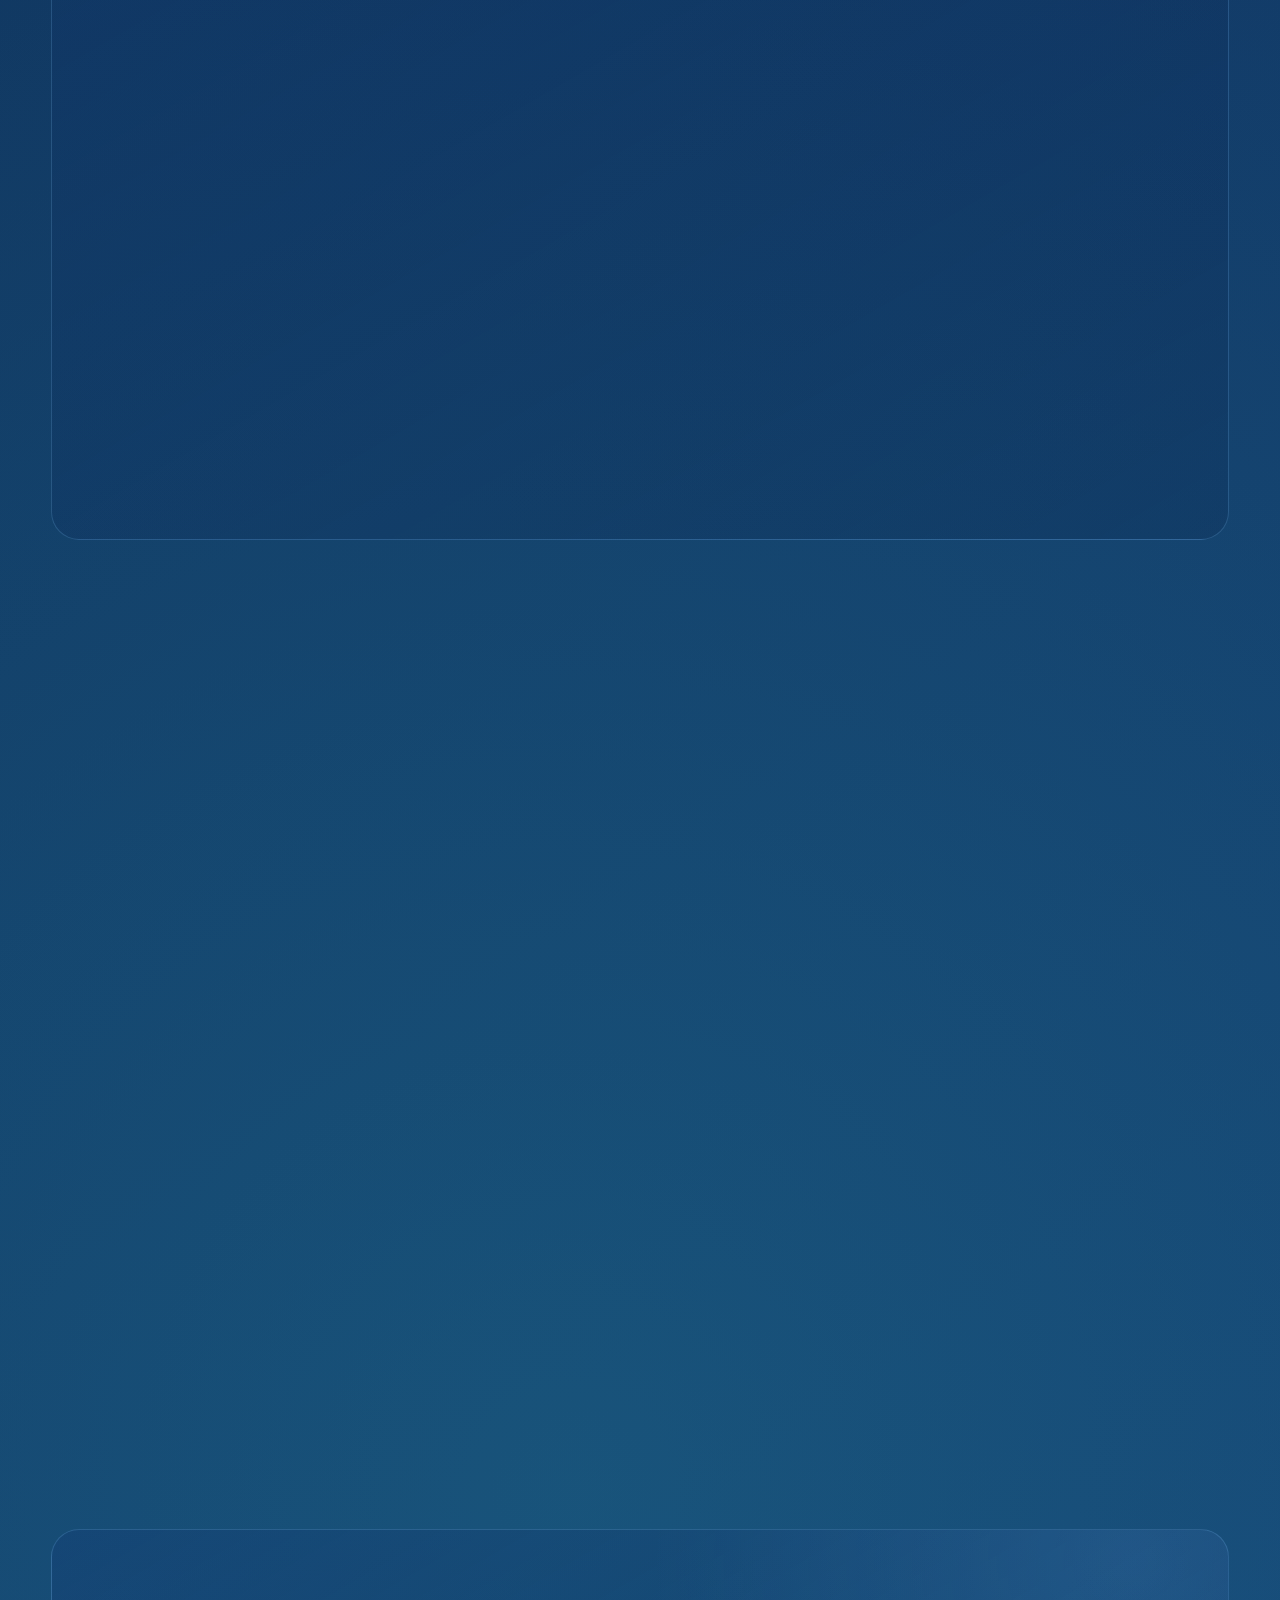
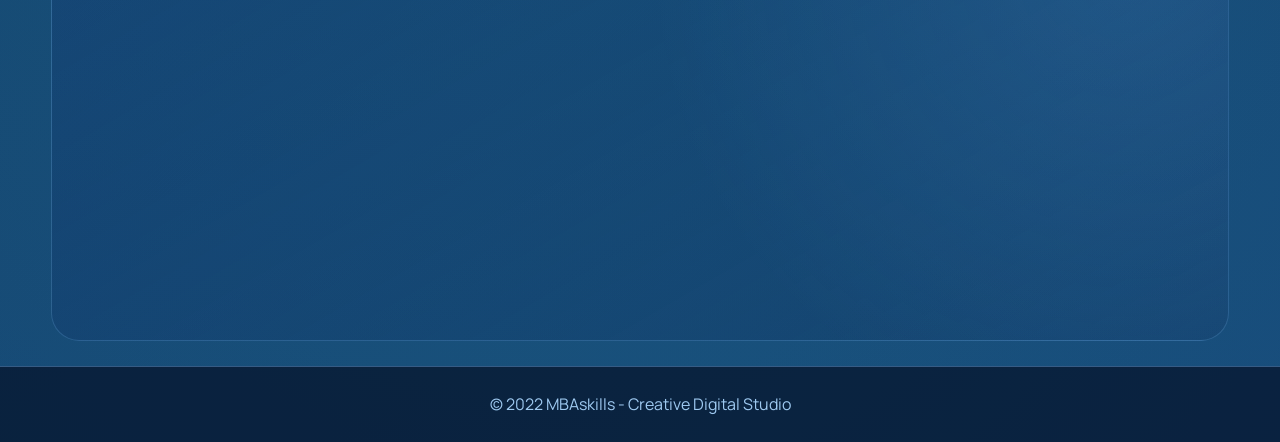
==== commit 56e08139: "Add files via upload" ====
--- a/index.html
+++ b/index.html
@@ -1,282 +1,464 @@
-<!DOCTYPE html>
-<html lang="en">
-<head>
-<meta charset="UTF-8">
-<meta name="viewport" content="width=device-width, initial-scale=1.0">
-<title>MBAskills | Creative Portfolio</title>
-<link rel="stylesheet" href="style.css?v=11">
-<link rel="stylesheet" href="https://cdnjs.cloudflare.com/ajax/libs/font-awesome/6.5.0/css/all.min.css">
-</head>
-<body>
-
-<div id="preloader" class="preloader" aria-hidden="true">
-  <div class="loader-core">
-    <div class="logo-loader-wrap" aria-hidden="true">
-      <img src="assets/images/logo.png" alt="MBAskills loading logo" class="loader-logo">
-      <div class="loader-dots">
-        <span class="dot dot1"></span>
-        <span class="dot dot2"></span>
-        <span class="dot dot3"></span>
-        <span class="dot dot4"></span>
-      </div>
-    </div>
-    <h3>MBAskills</h3>
-</div>
-</div>
-
-<div class="scroll-progress-wrap">
-  <span id="scrollProgress" class="scroll-progress"></span>
-</div>
-
-<button id="toTopBtn" class="to-top" aria-label="Back to top">
-  <i class="fas fa-arrow-up"></i>
-</button>
-
-<div class="glow-orb orb-left"></div>
-<div class="glow-orb orb-right"></div>
-
-<header class="navbar" aria-label="Main navigation">
-  <div class="logo-container">
-    <img src="assets/images/logo.png" class="logo-img" alt="MBAskills logo">
-    <span class="brand">MBAskills</span>
-  </div>
-
-  <button class="nav-toggle" aria-label="Toggle menu" aria-expanded="false" type="button">
-    <i class="fas fa-bars"></i>
-  </button>
-
-  <nav class="site-nav">
-    <ul class="nav-menu">
-      <li><a href="#home">Home</a></li>
-      <li><a href="#about">About</a></li>
-      <li><a href="#services">Services</a></li>
-      <li><a href="#portfolio">Portfolio</a></li>
-      <li><a href="#contact">Contact</a></li>
-    </ul>
-  </nav>
-
-  <a href="#contact" class="hire-btn">Hire Me</a>
-</header>
-
-<section id="home" class="hero">
-  <div class="hero-left">
-    <div class="hero-badge-row">
-      <span class="hero-badge"><i class="fas fa-award"></i> Premium Design Quality</span>
-      <span class="hero-badge"><i class="fas fa-bolt"></i> Fast Turnaround</span>
-    </div>
-
-    <h1>Build Powerful Digital Experiences With <span>MBAskills</span></h1>
-
-    <p>
-      We design and develop complete brand experiences that look premium, load fast, and convert visitors into paying customers.
-      Every visual block, headline, and interaction is crafted to communicate trust, quality, and clarity for modern startups,
-      ecommerce founders, and service businesses that want to stand out in competitive markets.
-    </p>
-
-    <p>
-      From visual identity and campaign creatives to high-performing websites, our workflow blends design strategy,
-      storytelling, and performance optimization so your business not only looks better but also grows faster with measurable outcomes.
-    </p>
-
-    <div class="hero-buttons">
-      <a href="#portfolio" class="btn-primary">View Portfolio</a>
-      <a href="#contact" class="btn-secondary">Start a Project</a>
-    </div>
-  </div>
-
-  <div class="hero-right">
-    <img src="assets/images/hero.jpg" alt="Creative work showcase" class="tilt-card tilt-strong">
-  </div>
-</section>
-
-<section class="trust">
-  <h2>Trusted Digital Solutions</h2>
-  <p class="section-intro">
-    Businesses partner with MBAskills because we combine clean design direction with practical execution,
-    delivering assets that look world-class and perform strongly across web, social, and ecommerce channels.
-  </p>
-
-  <div class="trust-grid">
-    <div>
-      <h3 class="counter" data-target="165">0+</h3>
-      <p>Projects Completed</p>
-    </div>
-    <div>
-      <h3 class="counter" data-target="137">0+</h3>
-      <p>Happy Clients</p>
-    </div>
-    <div>
-      <h3 class="counter" data-target="3">0+</h3>
-      <p>Years Experience</p>
-    </div>
-    <div>
-      <h3 class="counter percent" data-target="98">0%</h3>
-      <p>Client Retention</p>
-    </div>
-  </div>
-
-  <div class="client-strip">
-    <p>Ready to make your brand look premium and convert better?</p>
-    <a href="#contact" class="btn-primary">Book a Free Consultation</a>
-  </div>
-</section>
-
-<section id="about" class="about">
-  <h2>About MBAskills</h2>
-
-  <div class="about-container">
-    <img src="assets/images/about.jpg" alt="Muhammad Ahsan" class="tilt-card">
-
-    <div>
-      <p>
-        MBAskills is a creative digital studio founded by Muhammad Ahsan with a focused mission:
-        help businesses communicate a stronger online presence through strategic design, persuasive messaging,
-        and modern development standards that improve both visual authority and conversion quality.
-      </p>
-
-      <p>
-        We work with brands that need more than just beautiful graphics; they need digital assets that support sales goals,
-        improve user confidence, and create consistency across websites, ads, landing pages, and social content.
-        Our approach is collaborative, transparent, and built around results you can track.
-      </p>
-    </div>
-  </div>
-</section>
-
-<section class="benefits">
-  <h2>Why Work With MBAskills</h2>
-
-  <div class="benefit-grid">
-    <div class="benefit-card tilt-card">
-      <h3>Professional Quality</h3>
-      <p>Every project uses a premium visual system with structured spacing, typography hierarchy, and conversion-first layout decisions.</p>
-    </div>
-
-    <div class="benefit-card tilt-card">
-      <h3>Fast Delivery</h3>
-      <p>Clear milestones and production workflow allow us to ship faster while maintaining consistency and attention to detail.</p>
-    </div>
-
-    <div class="benefit-card tilt-card">
-      <h3>Creative Direction</h3>
-      <p>We bring concept depth and strong design logic so your brand feels distinctive instead of generic or template-based.</p>
-    </div>
-
-    <div class="benefit-card tilt-card">
-      <h3>Client Focus</h3>
-      <p>Each decision is aligned with your business objective, audience behavior, and desired revenue impact.</p>
-    </div>
-  </div>
-</section>
-
-<section id="services" class="services">
-  <h2>Services</h2>
-  <p class="section-intro">
-    A complete creative and development stack for brands that want one reliable partner for identity, marketing visuals,
-    ecommerce growth, and website performance upgrades.
-  </p>
-
-  <div class="service-grid">
-    <div class="service-card tilt-card">
-      <i class="fas fa-palette"></i>
-      <h3>Graphic Design</h3>
-      <p>Brand identities, logo systems, product visuals, and social creatives designed for premium market positioning.</p>
-    </div>
-
-    <div class="service-card tilt-card">
-      <i class="fas fa-video"></i>
-      <h3>Video Editing</h3>
-      <p>Short-form reels and ad edits with attention-grabbing hooks, pacing, and branded storytelling flow.</p>
-    </div>
-
-    <div class="service-card tilt-card">
-      <i class="fas fa-store"></i>
-      <h3>Shopify Development</h3>
-      <p>Conversion-oriented store setups with cleaner product presentation, trust sections, and optimized customer journeys.</p>
-    </div>
-
-    <div class="service-card tilt-card">
-      <i class="fas fa-globe"></i>
-      <h3>WordPress Websites</h3>
-      <p>Responsive business websites with improved speed, SEO fundamentals, and professional content architecture.</p>
-    </div>
-  </div>
-</section>
-
-<section id="portfolio" class="portfolio">
-  <h2>Portfolio</h2>
-  <p class="section-intro">
-    A sample of current projects focused on clean visual communication, conversion-aware layouts,
-    and brand presentation that supports trust and purchase decisions.
-  </p>
-
-  <div class="portfolio-grid" id="homePortfolioGrid">
-    <article class="portfolio-media tilt-card"><img src="assets/images/1.png" alt="Portfolio image 1" loading="lazy"></article>
-    <article class="portfolio-media tilt-card"><img src="assets/images/2.png" alt="Portfolio image 2" loading="lazy"></article>
-    <article class="portfolio-media tilt-card"><img src="assets/images/3.png" alt="Portfolio image 3" loading="lazy"></article>
-    <article class="portfolio-media tilt-card"><img src="assets/images/4.png" alt="Portfolio image 4" loading="lazy"></article>
-    <article class="portfolio-media tilt-card"><img src="assets/images/project1.jpg" alt="Portfolio image 5" loading="lazy"></article>
-    <article class="portfolio-media tilt-card"><img src="assets/images/project2.jpg" alt="Portfolio image 6" loading="lazy"></article>
-    <article class="portfolio-media tilt-card"><img src="assets/images/project3.jpg" alt="Portfolio image 7" loading="lazy"></article>
-    <article class="portfolio-media tilt-card"><img src="assets/images/project4.jpg" alt="Portfolio image 8" loading="lazy"></article>
-
-    <article class="portfolio-media tilt-card portfolio-more"><img src="assets/images/project5.jpg" alt="Portfolio image 9" loading="lazy"></article>
-    <article class="portfolio-media tilt-card portfolio-more"><img src="assets/images/project6.jpg" alt="Portfolio image 10" loading="lazy"></article>
-    <article class="portfolio-media tilt-card portfolio-more"><img src="assets/images/project7.jpg" alt="Portfolio image 11" loading="lazy"></article>
-    <article class="portfolio-media tilt-card portfolio-more"><img src="assets/images/Black and Green Modern T-Shirt Fashion Instagram Post.png" alt="Portfolio image 12" loading="lazy"></article>
-    <article class="portfolio-media tilt-card portfolio-more"><img src="assets/images/ChatGPT Image Mar 6, 2026, 04_37_47 PM.png" alt="Portfolio image 13" loading="lazy"></article>
-    <article class="portfolio-media tilt-card portfolio-more"><img src="assets/images/Gemini_Generated_Image_2u78ht2u78ht2u78.png" alt="Portfolio image 14" loading="lazy"></article>
-    <article class="portfolio-media tilt-card portfolio-more"><img src="assets/images/purple modern game instagram post.jpg" alt="Portfolio image 15" loading="lazy"></article>
-    <article class="portfolio-media tilt-card portfolio-more"><img src="assets/images/Red White Bold Modern Shoes Brand Desktop Prototype.png" alt="Portfolio image 16" loading="lazy"></article>
-    <article class="portfolio-media tilt-card portfolio-more"><img src="assets/images/2275-86-705799-product-1.webp" alt="Portfolio image 17" loading="lazy"></article>
-    <article class="portfolio-media tilt-card portfolio-more"><img src="assets/images/kitandace.webp" alt="Portfolio image 18" loading="lazy"></article>
-  </div>
-
-  <div class="portfolio-actions">
-    <button class="btn-secondary portfolio-toggle-btn" type="button" aria-expanded="false">Show More</button>
-  </div>
-</section>
-
-<section id="contact" class="contact">
-  <h2>Start Your Project</h2>
-  <p>
-    If you want your brand to look more premium, communicate more clearly, and convert more visitors,
-    let's plan your next website or creative campaign together. Share your goals and timeline,
-    and we will propose the best path for design, development, and launch.
-  </p>
-
-  <div class="contact-buttons">
-    <a href="https://wa.me/+923264088500" class="floating-whatsapp" aria-label="Chat on WhatsApp">
-      <i class="fab fa-whatsapp"></i>
-    </a>
-
-    <a href="mailto:mbinahsan5@gmail.com" class="btn-email">
-      <i class="fas fa-envelope"></i> Send Email
-    </a>
-  </div>
-</section>
-
-<footer>
-  <p>&copy; 2022 MBAskills - Creative Digital Studio</p>
-</footer>
-
-<script src="script.js?v=8"></script>
-</body>
-</html>
-
-
-
-
-
-
-
-
-
-
-
-
-
-
-
-
-
+<!DOCTYPE html>
+<html lang="en">
+<head>
+<meta charset="UTF-8">
+<meta name="viewport" content="width=device-width, initial-scale=1.0">
+<meta name="description" content="MBAskills provides Shopify development, WordPress websites, SEO optimization, AI automation, and custom HTML/CSS/JavaScript websites for business growth.">
+<meta name="keywords" content="Shopify development, WordPress websites, SEO services, AI developer, HTML CSS JavaScript website, freelance web designer">
+<meta name="robots" content="index, follow">
+<meta name="author" content="MBAskills">
+<link rel="canonical" href="https://mbaskills.com/">
+<meta property="og:type" content="website">
+<meta property="og:title" content="MBAskills | Shopify, WordPress, SEO & AI Developer">
+<meta property="og:description" content="Modern high-converting websites, SEO-focused development, and AI automation solutions for growing brands.">
+<meta property="og:url" content="https://mbaskills.com/">
+<meta property="og:image" content="https://mbaskills.com/assets/images/hero.jpg">
+<meta name="twitter:card" content="summary_large_image">
+<meta name="twitter:title" content="MBAskills | Shopify, WordPress, SEO & AI Developer">
+<meta name="twitter:description" content="Shopify, WordPress, SEO, AI automation, and custom coded websites built for growth.">
+<title>MBAskills | Shopify, WordPress, SEO & AI Developer</title>
+<link rel="preload" as="image" href="assets/images/hero.jpg" fetchpriority="high">
+<link rel="preconnect" href="https://fonts.googleapis.com">
+<link rel="preconnect" href="https://fonts.gstatic.com" crossorigin>
+<link rel="preconnect" href="https://cdnjs.cloudflare.com" crossorigin>
+<link rel="stylesheet" href="https://fonts.googleapis.com/css2?family=Cormorant+Garamond:wght@500;600;700&family=Manrope:wght@400;500;600;700&display=swap">
+<link rel="stylesheet" href="style.css?v=20">
+<link rel="stylesheet" href="https://cdnjs.cloudflare.com/ajax/libs/font-awesome/6.5.0/css/all.min.css">
+</head>
+<body>
+
+<div id="preloader" class="preloader" aria-hidden="true">
+  <div class="loader-core">
+    <div class="logo-loader-wrap" aria-hidden="true">
+      <img src="assets/images/logo.png" alt="MBAskills loading logo" class="loader-logo">
+      <div class="loader-dots">
+        <span class="dot dot1"></span>
+        <span class="dot dot2"></span>
+        <span class="dot dot3"></span>
+        <span class="dot dot4"></span>
+      </div>
+    </div>
+    <h3>MBAskills</h3>
+</div>
+</div>
+
+<div class="scroll-progress-wrap">
+  <span id="scrollProgress" class="scroll-progress"></span>
+</div>
+
+<button id="toTopBtn" class="to-top" aria-label="Back to top">
+  <i class="fas fa-arrow-up"></i>
+</button>
+
+<div class="glow-orb orb-left"></div>
+<div class="glow-orb orb-right"></div>
+
+<header class="navbar" aria-label="Main navigation">
+  <div class="logo-container">
+    <img src="assets/images/logo.png" class="logo-img" alt="MBAskills logo" loading="eager" decoding="async" fetchpriority="high">
+    <span class="brand">MBAskills</span>
+  </div>
+
+  <button class="nav-toggle" aria-label="Toggle menu" aria-expanded="false" type="button">
+    <i class="fas fa-bars"></i>
+  </button>
+
+  <nav class="site-nav">
+    <ul class="nav-menu">
+      <li><a href="#home">Home</a></li>
+      <li><a href="#about">About</a></li>
+      <li><a href="#services">Services</a></li>
+      <li><a href="#portfolio">Portfolio</a></li>
+      <li class="nav-item-has-children">
+        <a href="samples.html">Samples <i class="fas fa-chevron-down" aria-hidden="true"></i></a>
+        <ul class="nav-submenu">
+          <li><a href="samples.html#shopify-design">Shopify Store</a></li>
+          <li><a href="samples.html#wordpress-design">WordPress Store</a></li>
+          <li><a href="samples.html#html-design">HTML/CSS Store</a></li>
+          <li><a href="samples.html#pos-design">POS Software</a></li>
+          <li><a href="samples.html#multipurpose-design">Multi-Purpose Sites</a></li>
+          <li><a href="samples.html#mobile-app-design">Mobile Apps</a></li>
+        </ul>
+      </li>
+      <li><a href="#contact">Contact</a></li>
+    </ul>
+  </nav>
+
+  <a href="#contact" class="hire-btn">Hire Me</a>
+</header>
+
+<section id="home" class="hero">
+  <div class="hero-left">
+    <div class="hero-badge-row">
+      <span class="hero-badge"><i class="fas fa-award"></i> Premium Design Quality</span>
+      <span class="hero-badge"><i class="fas fa-bolt"></i> Fast Turnaround</span>
+    </div>
+
+    <h1>Build Powerful Digital Experiences With <span>MBAskills</span></h1>
+
+    <p>
+      We design and develop complete brand experiences that look premium, load fast, and convert visitors into paying customers.
+      Every visual block, headline, and interaction is crafted to communicate trust, quality, and clarity for modern startups,
+      ecommerce founders, and service businesses that want to stand out in competitive markets.
+    </p>
+
+    <p>
+      From visual identity and campaign creatives to high-performing websites, our workflow blends design strategy,
+      storytelling, and performance optimization so your business not only looks better but also grows faster with measurable outcomes.
+    </p>
+
+    <div class="hero-buttons">
+      <a href="#portfolio" class="btn-primary">View Portfolio</a>
+      <a href="#contact" class="btn-secondary">Start a Project</a>
+    </div>
+  </div>
+
+  <div class="hero-right">
+    <img src="assets/images/hero.jpg" alt="Creative work showcase" class="tilt-card tilt-strong" loading="eager" decoding="async" fetchpriority="high">
+  </div>
+</section>
+
+<section class="trust">
+  <h2>Trusted Digital Solutions</h2>
+  <p class="section-intro">
+    Businesses partner with MBAskills because we combine clean design direction with practical execution,
+    delivering assets that look world-class and perform strongly across web, social, and ecommerce channels.
+  </p>
+
+  <div class="trust-grid">
+    <div>
+      <h3 class="counter" data-target="165">0+</h3>
+      <p>Projects Completed</p>
+    </div>
+    <div>
+      <h3 class="counter" data-target="137">0+</h3>
+      <p>Happy Clients</p>
+    </div>
+    <div>
+      <h3 class="counter" data-target="3">0+</h3>
+      <p>Years Experience</p>
+    </div>
+    <div>
+      <h3 class="counter percent" data-target="98">0%</h3>
+      <p>Client Retention</p>
+    </div>
+  </div>
+
+  <div class="client-strip">
+    <p>Ready to make your brand look premium and convert better?</p>
+    <a href="#contact" class="btn-primary">Book a Free Consultation</a>
+  </div>
+</section>
+
+<section id="about" class="about">
+  <h2>About MBAskills</h2>
+
+  <div class="about-container">
+    <img src="assets/images/about.jpg" alt="Muhammad Ahsan" class="tilt-card" loading="lazy" decoding="async">
+
+    <div>
+      <p>
+        MBAskills is a creative digital studio founded by Muhammad Ahsan with a focused mission:
+        help businesses communicate a stronger online presence through strategic design, persuasive messaging,
+        and modern development standards that improve both visual authority and conversion quality.
+      </p>
+
+      <p>
+        We work with brands that need more than just beautiful graphics; they need digital assets that support sales goals,
+        improve user confidence, and create consistency across websites, ads, landing pages, and social content.
+        Our approach is collaborative, transparent, and built around results you can track.
+      </p>
+    </div>
+  </div>
+</section>
+
+<section class="benefits">
+  <h2>Why Work With MBAskills</h2>
+
+  <div class="benefit-grid">
+    <div class="benefit-card tilt-card">
+      <h3>Professional Quality</h3>
+      <p>Every project uses a premium visual system with structured spacing, typography hierarchy, and conversion-first layout decisions.</p>
+    </div>
+
+    <div class="benefit-card tilt-card">
+      <h3>Fast Delivery</h3>
+      <p>Clear milestones and production workflow allow us to ship faster while maintaining consistency and attention to detail.</p>
+    </div>
+
+    <div class="benefit-card tilt-card">
+      <h3>Creative Direction</h3>
+      <p>We bring concept depth and strong design logic so your brand feels distinctive instead of generic or template-based.</p>
+    </div>
+
+    <div class="benefit-card tilt-card">
+      <h3>Client Focus</h3>
+      <p>Each decision is aligned with your business objective, audience behavior, and desired revenue impact.</p>
+    </div>
+  </div>
+</section>
+
+<section id="services" class="services">
+  <h2>Services</h2>
+  <p class="section-intro">
+    A complete creative and development stack for brands that want one reliable partner for identity, marketing visuals,
+    ecommerce growth, and website performance upgrades.
+  </p>
+
+  <div class="service-grid">
+    <div class="service-card tilt-card">
+      <i class="fas fa-palette"></i>
+      <h3>Graphic Design</h3>
+      <p>Brand identities, logo systems, product visuals, and social creatives designed for premium market positioning.</p>
+    </div>
+
+    <div class="service-card tilt-card">
+      <i class="fas fa-robot"></i>
+      <h3>AI Developer</h3>
+      <p>AI-powered solutions, smart automations, chatbot workflows, and productivity systems for modern businesses.</p>
+    </div>
+
+    <div class="service-card tilt-card">
+      <i class="fas fa-store"></i>
+      <h3>Shopify Development</h3>
+      <p>Conversion-oriented store setups with cleaner product presentation, trust sections, and optimized customer journeys.</p>
+    </div>
+
+    <div class="service-card tilt-card">
+      <i class="fas fa-globe"></i>
+      <h3>WordPress Websites</h3>
+      <p>Responsive business websites with improved speed, SEO fundamentals, and professional content architecture.</p>
+    </div>
+
+    <div class="service-card tilt-card">
+      <i class="fas fa-chart-line"></i>
+      <h3>SEO Optimization</h3>
+      <p>Technical SEO, on-page optimization, schema setup, and content structure improvements to boost search visibility.</p>
+    </div>
+
+    <div class="service-card tilt-card">
+      <i class="fas fa-code"></i>
+      <h3>HTML, CSS & JavaScript Websites</h3>
+      <p>Fast, responsive, and modern custom-coded websites built for performance, scalability, and conversion goals.</p>
+    </div>
+  </div>
+</section>
+
+<section id="portfolio" class="portfolio">
+  <h2>Portfolio</h2>
+  <p class="section-intro">
+    A sample of current projects focused on clean visual communication, conversion-aware layouts,
+    and brand presentation that supports trust and purchase decisions.
+  </p>
+
+  <div class="samples-showcase" id="portfolio-samples">
+    <a class="sample-card sample-card-link tilt-card" id="sample-shopify-store" href="samples.html#shopify-design">
+      <span class="sample-tag">E-Commerce</span>
+      <h3>Shopify Store Design</h3>
+      <p>Premium, fast, and conversion-first Shopify stores with sales-focused product pages and trust blocks.</p>
+    </a>
+    <a class="sample-card sample-card-link tilt-card" id="sample-wordpress-store" href="samples.html#wordpress-design">
+      <span class="sample-tag">E-Commerce</span>
+      <h3>WordPress + WooCommerce Store</h3>
+      <p>Scalable WooCommerce websites with clean category structure, checkout UX, and SEO-ready setup.</p>
+    </a>
+    <a class="sample-card sample-card-link tilt-card" id="sample-html-store" href="samples.html#html-design">
+      <span class="sample-tag">E-Commerce</span>
+      <h3>Custom HTML/CSS Storefront</h3>
+      <p>Custom-coded storefront layouts for brands needing unique design freedom and fast loading speed.</p>
+    </a>
+    <a class="sample-card sample-card-link tilt-card" id="sample-pos-software" href="samples.html#pos-design">
+      <span class="sample-tag">Business</span>
+      <h3>POS Software UI</h3>
+      <p>Modern POS interfaces with cashier-first workflows, readable dashboards, and better checkout experience.</p>
+    </a>
+    <a class="sample-card sample-card-link tilt-card" id="sample-multipurpose-sites" href="samples.html#multipurpose-design">
+      <span class="sample-tag">Multi-Purpose</span>
+      <h3>Multi-Purpose Websites</h3>
+      <p>Business websites for agencies, restaurants, education, healthcare, and service brands.</p>
+    </a>
+    <a class="sample-card sample-card-link tilt-card" id="sample-mobile-apps" href="samples.html#mobile-app-design">
+      <span class="sample-tag">Mobile</span>
+      <h3>Mobile App Design</h3>
+      <p>Attractive app UI/UX screens focused on onboarding, engagement, and smooth user flow.</p>
+    </a>
+  </div>
+
+  <div class="samples-cta">
+    <p>Want a store or app like these samples? Let&apos;s build your project next.</p>
+    <a href="#contact" class="btn-primary">Contact Me Now</a>
+  </div>
+
+  <div class="portfolio-highlights">
+    <article class="highlight-card tilt-card">
+      <h3>E-Commerce Growth Project</h3>
+      <p>Designed and developed a conversion-focused online store with improved navigation, clearer product hierarchy, and stronger checkout trust signals.</p>
+      <span>Result Focus: Better user journey + higher purchase intent</span>
+    </article>
+    <article class="highlight-card tilt-card">
+      <h3>Business Website Redesign</h3>
+      <p>Built a modern, responsive website with strong content structure, improved speed, and SEO-friendly technical setup.</p>
+      <span>Result Focus: Stronger search presence + better lead quality</span>
+    </article>
+    <article class="highlight-card tilt-card">
+      <h3>AI + Automation Integration</h3>
+      <p>Created workflow automation and chatbot-ready experiences to reduce manual tasks and improve response speed.</p>
+      <span>Result Focus: Better efficiency + faster customer interaction</span>
+    </article>
+  </div>
+
+  <div class="portfolio-actions">
+    <a href="samples.html" class="btn-secondary">View Full Samples</a>
+  </div>
+</section>
+
+<section class="features">
+  <h2>How We Deliver Results</h2>
+  <p class="section-intro">
+    A clear, step-by-step process to launch high-performing websites with better UX, stronger SEO, and faster conversion.
+  </p>
+  <div class="feature-grid process-grid">
+    <article class="feature-card tilt-card">
+      <h3>1. Strategy + SEO Audit</h3>
+      <p>We map your goals, target audience, and keyword opportunities before design starts.</p>
+    </article>
+    <article class="feature-card tilt-card">
+      <h3>2. UI/UX + Content Structure</h3>
+      <p>We create modern layouts with strong hierarchy, clean CTAs, and intent-based section flow.</p>
+    </article>
+    <article class="feature-card tilt-card">
+      <h3>3. Fast Development</h3>
+      <p>We build responsive Shopify, WordPress, or custom HTML/CSS/JavaScript websites optimized for speed.</p>
+    </article>
+    <article class="feature-card tilt-card">
+      <h3>4. Launch + Optimization</h3>
+      <p>After launch, we improve SEO, refine conversion points, and scale based on data.</p>
+    </article>
+  </div>
+</section>
+
+<section class="faq-section" id="faq">
+  <h2>Frequently Asked Questions</h2>
+  <div class="faq-grid">
+    <details class="faq-item">
+      <summary>Do you build Shopify and WordPress websites?</summary>
+      <p>Yes. We build and optimize both Shopify stores and WordPress websites based on your business model.</p>
+    </details>
+    <details class="faq-item">
+      <summary>Do you provide SEO services?</summary>
+      <p>Yes. We handle technical SEO, on-page optimization, site structure, and schema setup for better ranking potential.</p>
+    </details>
+    <details class="faq-item">
+      <summary>Can you build custom HTML, CSS, and JavaScript websites?</summary>
+      <p>Absolutely. We create fast, modern, fully custom coded websites with clean UI and scalable structure.</p>
+    </details>
+    <details class="faq-item">
+      <summary>Do you provide AI automation solutions?</summary>
+      <p>Yes. We design AI-powered workflows and automation systems to improve response time and productivity.</p>
+    </details>
+  </div>
+</section>
+
+<section id="contact" class="contact">
+  <h2>Start Your Project</h2>
+  <p>
+    If you want your brand to look more premium, communicate more clearly, and convert more visitors,
+    let's plan your next website or creative campaign together. Share your goals and timeline,
+    and we will propose the best path for design, development, and launch.
+  </p>
+
+  <div class="contact-buttons">
+    <a href="https://wa.me/+923264088500" class="floating-whatsapp" aria-label="Chat on WhatsApp">
+      <i class="fab fa-whatsapp"></i>
+    </a>
+
+    <a href="mailto:mbinahsan5@gmail.com" class="btn-email">
+      <i class="fas fa-envelope"></i> Send Email
+    </a>
+  </div>
+</section>
+
+<footer>
+  <p>&copy; 2022 MBAskills - Creative Digital Studio</p>
+</footer>
+
+<script src="script.js?v=9" defer></script>
+<script type="application/ld+json">
+{
+  "@context": "https://schema.org",
+  "@graph": [
+    {
+      "@type": "ProfessionalService",
+      "name": "MBAskills",
+      "url": "https://mbaskills.com/",
+      "description": "Creative web design and development services including Shopify, WordPress, SEO, AI solutions, and custom-coded websites.",
+      "areaServed": "Global",
+      "serviceType": [
+        "Shopify Development",
+        "WordPress Development",
+        "SEO Optimization",
+        "AI Developer Services",
+        "HTML CSS JavaScript Website Development"
+      ]
+    },
+    {
+      "@type": "FAQPage",
+      "mainEntity": [
+        {
+          "@type": "Question",
+          "name": "Do you build Shopify and WordPress websites?",
+          "acceptedAnswer": {
+            "@type": "Answer",
+            "text": "Yes. We build and optimize both Shopify stores and WordPress websites based on your business model."
+          }
+        },
+        {
+          "@type": "Question",
+          "name": "Do you provide SEO services?",
+          "acceptedAnswer": {
+            "@type": "Answer",
+            "text": "Yes. We handle technical SEO, on-page optimization, site structure, and schema setup for better ranking potential."
+          }
+        },
+        {
+          "@type": "Question",
+          "name": "Can you build custom HTML, CSS, and JavaScript websites?",
+          "acceptedAnswer": {
+            "@type": "Answer",
+            "text": "Absolutely. We create fast, modern, fully custom coded websites with clean UI and scalable structure."
+          }
+        },
+        {
+          "@type": "Question",
+          "name": "Do you provide AI automation solutions?",
+          "acceptedAnswer": {
+            "@type": "Answer",
+            "text": "Yes. We design AI-powered workflows and automation systems to improve response time and productivity."
+          }
+        }
+      ]
+    }
+  ]
+}
+</script>
+</body>
+</html>
+
+
+
+
+
+
+
+
+
+
+
+
+
+
+
+
+
+
+
--- a/style.css
+++ b/style.css
@@ -1,5 +1,3 @@
-@import url("https://fonts.googleapis.com/css2?family=Cormorant+Garamond:wght@500;600;700&family=Manrope:wght@400;500;600;700&display=swap");
-
 :root {
   --bg-dark: #061327;
   --bg-mid: #0d2b56;
@@ -24,6 +22,20 @@
 
 html {
   scroll-behavior: smooth;
+}
+
+@media (prefers-reduced-motion: reduce) {
+  html {
+    scroll-behavior: auto;
+  }
+
+  *,
+  *::before,
+  *::after {
+    animation-duration: 0.01ms !important;
+    animation-iteration-count: 1 !important;
+    transition-duration: 0.01ms !important;
+  }
 }
 
 body {
@@ -323,6 +335,16 @@
 .showcase {
   padding: 88px 9%;
   position: relative;
+  content-visibility: auto;
+  contain-intrinsic-size: 1px 720px;
+}
+
+.hero,
+.preloader,
+.navbar,
+footer {
+  content-visibility: visible;
+  contain-intrinsic-size: auto;
 }
 
 h1,
@@ -493,6 +515,27 @@
   color: var(--aqua-accent);
   font-size: 2rem;
   margin-bottom: 12px;
+}
+
+.service-card {
+  position: relative;
+  overflow: hidden;
+}
+
+.service-card::after {
+  content: "";
+  position: absolute;
+  width: 150px;
+  height: 150px;
+  right: -44px;
+  top: -44px;
+  border-radius: 50%;
+  background: radial-gradient(circle, rgba(108, 189, 255, 0.3), transparent 72%);
+  pointer-events: none;
+}
+
+.service-card h3 {
+  font-size: 1.5rem;
 }
 
 .benefit-card h3,
@@ -1553,6 +1596,80 @@
   justify-content: center;
 }
 
+.portfolio-highlights {
+  margin-top: 26px;
+  display: grid;
+  grid-template-columns: repeat(auto-fit, minmax(230px, 1fr));
+  gap: 16px;
+}
+
+.highlight-card {
+  padding: 22px;
+  border-radius: 16px;
+  border: 1px solid rgba(152, 212, 255, 0.33);
+  background:
+    radial-gradient(circle at 90% 8%, rgba(100, 188, 255, 0.22), transparent 36%),
+    linear-gradient(160deg, rgba(13, 54, 109, 0.7), rgba(8, 33, 72, 0.6));
+}
+
+.highlight-card h3 {
+  margin-bottom: 8px;
+  color: #e8f5ff;
+  font-size: 1.42rem;
+}
+
+.highlight-card p {
+  margin: 0;
+  color: #c0ddfa;
+}
+
+.highlight-card span {
+  display: inline-block;
+  margin-top: 12px;
+  padding: 6px 10px;
+  border-radius: 999px;
+  border: 1px solid rgba(137, 212, 255, 0.34);
+  background: rgba(11, 62, 120, 0.4);
+  color: #bde8ff;
+  font-size: 0.8rem;
+}
+
+.process-grid {
+  margin-top: 20px;
+}
+
+.faq-section {
+  padding-top: 56px;
+}
+
+.faq-section h2 {
+  text-align: center;
+}
+
+.faq-grid {
+  margin-top: 20px;
+  display: grid;
+  grid-template-columns: repeat(auto-fit, minmax(240px, 1fr));
+  gap: 14px;
+}
+
+.faq-item {
+  padding: 14px;
+  border-radius: 14px;
+  border: 1px solid rgba(152, 212, 255, 0.3);
+  background: linear-gradient(160deg, rgba(11, 46, 93, 0.7), rgba(9, 34, 75, 0.58));
+}
+
+.faq-item summary {
+  cursor: pointer;
+  font-weight: 700;
+  color: #e9f6ff;
+}
+
+.faq-item p {
+  margin-top: 10px;
+}
+
 .portfolio-more {
   display: none;
 }
@@ -1564,6 +1681,667 @@
 .portfolio-toggle-btn.is-disabled {
   opacity: 0.78;
   cursor: default;
+}
+
+/* Samples dropdown and portfolio service cards */
+.navbar .nav-item-has-children {
+  position: relative;
+}
+
+.navbar .nav-item-has-children > a {
+  display: inline-flex;
+  align-items: center;
+  gap: 8px;
+}
+
+.navbar .nav-item-has-children > a i {
+  font-size: 0.72rem;
+  transition: transform 0.22s ease;
+}
+
+.navbar .nav-submenu {
+  list-style: none;
+  position: absolute;
+  top: calc(100% + 12px);
+  left: 50%;
+  transform: translateX(-50%);
+  min-width: 235px;
+  padding: 10px;
+  border-radius: 14px;
+  border: 1px solid rgba(152, 212, 255, 0.35);
+  background: linear-gradient(170deg, rgba(9, 33, 69, 0.97), rgba(6, 25, 56, 0.95));
+  box-shadow: 0 16px 36px rgba(0, 0, 0, 0.42);
+  display: flex;
+  flex-direction: column;
+  gap: 7px;
+  opacity: 0;
+  visibility: hidden;
+  pointer-events: none;
+  transition: opacity 0.2s ease, transform 0.2s ease;
+  z-index: 1500;
+}
+
+.navbar .nav-submenu a {
+  display: block;
+  width: 100%;
+  border-radius: 9px;
+  padding: 8px 10px;
+  font-size: 0.88rem;
+  border: 1px solid rgba(149, 210, 255, 0.2);
+  background: rgba(12, 56, 114, 0.45);
+}
+
+.navbar .nav-item-has-children:hover > .nav-submenu,
+.navbar .nav-item-has-children:focus-within > .nav-submenu {
+  opacity: 1;
+  visibility: visible;
+  pointer-events: auto;
+  transform: translateX(-50%) translateY(0);
+}
+
+.navbar .nav-item-has-children:hover > a i,
+.navbar .nav-item-has-children:focus-within > a i {
+  transform: rotate(180deg);
+}
+
+.samples-showcase {
+  margin-top: 32px;
+  display: grid;
+  grid-template-columns: repeat(auto-fit, minmax(230px, 1fr));
+  gap: 16px;
+}
+
+.sample-card {
+  padding: 22px;
+  border-radius: 18px;
+  border: 1px solid rgba(152, 212, 255, 0.34);
+  background:
+    radial-gradient(circle at 84% 16%, rgba(86, 173, 255, 0.25), transparent 36%),
+    linear-gradient(155deg, rgba(14, 54, 109, 0.68), rgba(8, 30, 67, 0.58));
+  box-shadow: 0 14px 28px rgba(0, 0, 0, 0.34);
+}
+
+.sample-tag {
+  display: inline-flex;
+  padding: 5px 11px;
+  border-radius: 999px;
+  border: 1px solid rgba(149, 210, 255, 0.4);
+  background: rgba(57, 230, 204, 0.12);
+  color: #b9ebff;
+  font-size: 0.73rem;
+  font-weight: 700;
+  letter-spacing: 0.2px;
+  text-transform: uppercase;
+}
+
+.sample-card h3 {
+  margin-top: 13px;
+  margin-bottom: 8px;
+  font-size: 1.32rem;
+  color: var(--text-main);
+}
+
+.sample-card p {
+  margin: 0;
+  max-width: 100%;
+}
+
+.sample-card-link {
+  text-decoration: none;
+  color: inherit;
+  cursor: pointer;
+}
+
+.samples-cta {
+  margin-top: 18px;
+  display: flex;
+  flex-wrap: wrap;
+  align-items: center;
+  justify-content: center;
+  gap: 12px;
+  padding: 14px 16px;
+  border-radius: 14px;
+  border: 1px solid rgba(151, 214, 255, 0.32);
+  background: linear-gradient(130deg, rgba(12, 49, 102, 0.62), rgba(18, 71, 133, 0.36));
+}
+
+.samples-cta p {
+  margin: 0;
+}
+
+@media (max-width: 992px) {
+  .navbar .nav-item-has-children > a {
+    justify-content: center;
+  }
+
+  .navbar .nav-submenu {
+    position: static;
+    transform: none;
+    min-width: 100%;
+    margin-top: 8px;
+    opacity: 1;
+    visibility: visible;
+    pointer-events: auto;
+    box-shadow: none;
+  }
+}
+
+/* Samples page */
+.samples-hero {
+  text-align: center;
+  padding-top: 72px;
+}
+
+.samples-hero p {
+  margin: 0 auto;
+  max-width: 760px;
+}
+
+.samples-category {
+  padding-top: 48px;
+  padding-bottom: 48px;
+}
+
+.samples-category h2 {
+  text-align: center;
+  margin-bottom: 8px;
+  background: linear-gradient(100deg, #a5dcff, #73eece);
+  -webkit-background-clip: text;
+  background-clip: text;
+  color: transparent;
+}
+
+.full-design {
+  margin-top: 24px;
+  border: 1px solid rgba(152, 212, 255, 0.34);
+  border-radius: 18px;
+  overflow: hidden;
+  background: linear-gradient(160deg, rgba(11, 45, 92, 0.86), rgba(8, 30, 66, 0.78));
+  box-shadow: 0 20px 36px rgba(0, 0, 0, 0.4);
+}
+
+.mock-browser-bar {
+  display: flex;
+  align-items: center;
+  gap: 8px;
+  padding: 10px 12px;
+  border-bottom: 1px solid rgba(152, 212, 255, 0.2);
+  background: rgba(4, 21, 47, 0.74);
+}
+
+.mock-browser-bar span {
+  width: 10px;
+  height: 10px;
+  border-radius: 50%;
+  background: #77bbff;
+}
+
+.mock-browser-bar span:nth-child(2) {
+  background: #69f0d1;
+}
+
+.mock-browser-bar span:nth-child(3) {
+  background: #ffd17c;
+}
+
+.browser-address {
+  margin-left: 8px;
+  padding: 4px 10px;
+  border-radius: 999px;
+  border: 1px solid rgba(152, 212, 255, 0.26);
+  background: rgba(15, 52, 104, 0.5);
+  font-size: 0.8rem;
+  color: #cbe9ff;
+}
+
+.mock-store-nav,
+.mock-wp-top,
+.multi-top {
+  display: flex;
+  align-items: center;
+  justify-content: space-between;
+  gap: 12px;
+  padding: 14px;
+  border-bottom: 1px solid rgba(152, 212, 255, 0.2);
+}
+
+.mock-links {
+  display: flex;
+  flex-wrap: wrap;
+  gap: 8px;
+}
+
+.mock-links span {
+  padding: 4px 9px;
+  border-radius: 999px;
+  border: 1px solid rgba(149, 210, 255, 0.24);
+  background: rgba(11, 52, 106, 0.48);
+  font-size: 0.76rem;
+}
+
+.mock-store-nav button,
+.mock-wp-top button,
+.multi-top button {
+  border: 0;
+  border-radius: 999px;
+  padding: 8px 12px;
+  background: linear-gradient(135deg, #58adff, #31d9be);
+  color: #062042;
+  font-weight: 700;
+}
+
+.mock-store-hero {
+  padding: 18px;
+  display: grid;
+  grid-template-columns: 1.1fr 0.9fr;
+  gap: 14px;
+}
+
+.mock-kicker {
+  display: inline-block;
+  margin-bottom: 7px;
+  font-size: 0.75rem;
+  text-transform: uppercase;
+  letter-spacing: 0.6px;
+  color: #9ae7ff;
+}
+
+.mock-store-hero h3,
+.mock-feature h3,
+.custom-hero h3 {
+  margin-bottom: 7px;
+  font-size: 1.5rem;
+}
+
+.mock-hero-card {
+  border: 1px solid rgba(152, 212, 255, 0.3);
+  border-radius: 14px;
+  padding: 14px;
+  background: linear-gradient(155deg, rgba(18, 73, 142, 0.6), rgba(9, 38, 82, 0.58));
+}
+
+.mock-products-row {
+  display: grid;
+  grid-template-columns: repeat(3, minmax(0, 1fr));
+  gap: 12px;
+  padding: 0 18px 18px;
+}
+
+.mock-products-row article,
+.mock-feature,
+.custom-cards article,
+.multi-blocks article {
+  padding: 12px;
+  border-radius: 12px;
+  border: 1px solid rgba(152, 212, 255, 0.24);
+  background: rgba(10, 44, 92, 0.55);
+}
+
+.shopify-toolbar {
+  padding: 0 18px 14px;
+  display: flex;
+  justify-content: space-between;
+  gap: 12px;
+  align-items: center;
+}
+
+.shopify-toolbar > span {
+  color: #cde8ff;
+  font-size: 0.85rem;
+}
+
+.shopify-filters {
+  display: flex;
+  flex-wrap: wrap;
+  gap: 8px;
+}
+
+.shopify-filters span {
+  padding: 4px 8px;
+  border-radius: 999px;
+  font-size: 0.75rem;
+  border: 1px solid rgba(152, 212, 255, 0.26);
+  background: rgba(12, 54, 110, 0.45);
+}
+
+.shopify-layout {
+  padding: 0 18px 18px;
+  display: grid;
+  grid-template-columns: 1.2fr 0.8fr;
+  gap: 12px;
+}
+
+.shopify-products-grid {
+  display: grid;
+  grid-template-columns: repeat(2, minmax(0, 1fr));
+  gap: 10px;
+}
+
+.shopify-product-card {
+  padding: 12px;
+  border-radius: 12px;
+  border: 1px solid rgba(152, 212, 255, 0.26);
+  background: rgba(10, 47, 98, 0.52);
+}
+
+.shopify-product-card h4 {
+  margin-top: 6px;
+  margin-bottom: 4px;
+}
+
+.product-badge {
+  display: inline-flex;
+  padding: 3px 8px;
+  border-radius: 999px;
+  border: 1px solid rgba(152, 212, 255, 0.35);
+  background: rgba(57, 230, 204, 0.16);
+  font-size: 0.72rem;
+  color: #b7f6ea;
+}
+
+.product-meta {
+  margin-top: 8px;
+  display: flex;
+  align-items: center;
+  justify-content: space-between;
+}
+
+.product-meta strong {
+  color: #ecf7ff;
+}
+
+.product-meta span {
+  color: #aad4f6;
+  font-size: 0.78rem;
+}
+
+.cart-preview {
+  padding: 12px;
+  border-radius: 12px;
+  border: 1px solid rgba(152, 212, 255, 0.26);
+  background: rgba(8, 39, 84, 0.65);
+}
+
+.cart-preview h4 {
+  margin-bottom: 10px;
+}
+
+.cart-preview div {
+  display: flex;
+  justify-content: space-between;
+  gap: 10px;
+  margin-bottom: 7px;
+}
+
+.cart-total {
+  padding-top: 6px;
+  border-top: 1px solid rgba(152, 212, 255, 0.22);
+}
+
+.cart-preview button {
+  margin-top: 8px;
+  width: 100%;
+  border: 0;
+  border-radius: 10px;
+  padding: 10px;
+  font-weight: 700;
+  background: linear-gradient(135deg, #58adff, #31d9be);
+  color: #05203f;
+}
+
+.mock-content-grid {
+  padding: 16px;
+  display: grid;
+  grid-template-columns: repeat(3, minmax(0, 1fr));
+  gap: 12px;
+}
+
+.woo-snapshot {
+  padding: 0 16px 16px;
+  display: grid;
+  grid-template-columns: repeat(3, minmax(0, 1fr));
+  gap: 10px;
+}
+
+.woo-categories,
+.woo-checkout,
+.woo-review {
+  padding: 12px;
+  border-radius: 12px;
+  border: 1px solid rgba(152, 212, 255, 0.22);
+  background: rgba(10, 44, 92, 0.52);
+}
+
+.woo-categories div,
+.woo-checkout div {
+  display: flex;
+  justify-content: space-between;
+  margin-top: 7px;
+}
+
+.woo-total {
+  margin-top: 10px;
+  padding-top: 6px;
+  border-top: 1px solid rgba(152, 212, 255, 0.22);
+}
+
+.woo-review p {
+  margin-top: 8px;
+  margin-bottom: 6px;
+}
+
+.woo-review span {
+  font-size: 0.8rem;
+  color: #b8dcfa;
+}
+
+.custom-layout {
+  padding: 16px;
+}
+
+.custom-layout header {
+  display: flex;
+  justify-content: space-between;
+  gap: 12px;
+  border-bottom: 1px solid rgba(152, 212, 255, 0.2);
+  padding-bottom: 12px;
+}
+
+.custom-layout nav {
+  display: flex;
+  flex-wrap: wrap;
+  gap: 8px;
+}
+
+.custom-layout nav span {
+  font-size: 0.76rem;
+}
+
+.custom-hero {
+  margin: 12px 0;
+  padding: 14px;
+  border-radius: 14px;
+  border: 1px solid rgba(152, 212, 255, 0.25);
+  background: linear-gradient(145deg, rgba(18, 75, 146, 0.5), rgba(10, 41, 88, 0.5));
+}
+
+.custom-cards {
+  display: grid;
+  grid-template-columns: repeat(3, minmax(0, 1fr));
+  gap: 12px;
+}
+
+.custom-store-grid {
+  margin-top: 12px;
+  display: grid;
+  grid-template-columns: repeat(3, minmax(0, 1fr));
+  gap: 12px;
+}
+
+.custom-store-grid article {
+  padding: 12px;
+  border-radius: 12px;
+  border: 1px solid rgba(152, 212, 255, 0.24);
+  background: rgba(10, 44, 92, 0.52);
+}
+
+.custom-trust {
+  margin-top: 12px;
+  display: flex;
+  flex-wrap: wrap;
+  gap: 8px;
+}
+
+.custom-trust span {
+  padding: 6px 10px;
+  border-radius: 999px;
+  border: 1px solid rgba(152, 212, 255, 0.28);
+  background: rgba(13, 58, 118, 0.42);
+  font-size: 0.78rem;
+}
+
+.pos-shell {
+  display: grid;
+  grid-template-columns: 230px 1fr;
+  min-height: 290px;
+}
+
+.pos-sidebar {
+  padding: 14px;
+  border-right: 1px solid rgba(152, 212, 255, 0.24);
+  background: rgba(6, 26, 58, 0.72);
+  display: flex;
+  flex-direction: column;
+  gap: 8px;
+}
+
+.pos-sidebar span {
+  padding: 7px 10px;
+  border-radius: 8px;
+  border: 1px solid rgba(152, 212, 255, 0.22);
+  background: rgba(13, 56, 114, 0.44);
+  font-size: 0.82rem;
+}
+
+.pos-main {
+  padding: 14px;
+}
+
+.pos-stats {
+  display: grid;
+  grid-template-columns: repeat(3, minmax(0, 1fr));
+  gap: 10px;
+}
+
+.pos-stats article,
+.pos-table div {
+  padding: 10px;
+  border-radius: 10px;
+  border: 1px solid rgba(152, 212, 255, 0.24);
+  background: rgba(11, 49, 102, 0.56);
+}
+
+.pos-stats p {
+  font-size: 1.2rem;
+  font-weight: 700;
+  color: #dbf4ff;
+}
+
+.pos-table {
+  margin-top: 12px;
+  display: grid;
+  gap: 8px;
+}
+
+.pos-table div {
+  display: flex;
+  justify-content: space-between;
+  align-items: center;
+}
+
+.pos-table span {
+  padding: 2px 8px;
+  border-radius: 999px;
+  background: rgba(105, 240, 209, 0.2);
+  border: 1px solid rgba(105, 240, 209, 0.35);
+  font-size: 0.75rem;
+}
+
+.multi-blocks {
+  padding: 14px;
+  display: grid;
+  grid-template-columns: repeat(2, minmax(0, 1fr));
+  gap: 12px;
+}
+
+.mobile-frames {
+  padding: 16px;
+  display: grid;
+  grid-template-columns: repeat(3, minmax(0, 1fr));
+  gap: 14px;
+}
+
+.phone-frame {
+  min-height: 290px;
+  padding: 14px;
+  border-radius: 22px;
+  border: 1px solid rgba(152, 212, 255, 0.35);
+  background:
+    radial-gradient(circle at 50% 8%, rgba(85, 172, 255, 0.4), transparent 28%),
+    linear-gradient(170deg, rgba(13, 56, 114, 0.78), rgba(8, 33, 72, 0.72));
+}
+
+.phone-title {
+  font-size: 0.72rem;
+  letter-spacing: 0.6px;
+  text-transform: uppercase;
+  color: #a5eaff;
+}
+
+.phone-frame h4 {
+  font-size: 1.3rem;
+  margin-top: 10px;
+  margin-bottom: 8px;
+}
+
+.phone-frame span {
+  color: #b9daf8;
+}
+
+@media (max-width: 992px) {
+  .mock-store-hero,
+  .mock-content-grid,
+  .shopify-layout,
+  .shopify-products-grid,
+  .woo-snapshot,
+  .custom-cards,
+  .custom-store-grid,
+  .pos-stats,
+  .mobile-frames {
+    grid-template-columns: 1fr;
+  }
+
+  .mock-products-row {
+    grid-template-columns: 1fr;
+  }
+
+  .pos-shell {
+    grid-template-columns: 1fr;
+  }
+
+  .multi-blocks {
+    grid-template-columns: 1fr;
+  }
+}
+
+.samples-final-cta {
+  text-align: center;
+  padding-top: 42px;
+}
+
+.samples-final-cta p {
+  margin: 0 auto 14px;
+  max-width: 740px;
 }
 
 /* Mobile hero special look + about photo fix */
@@ -1626,4 +2404,15 @@
     padding: 4px;
     background: linear-gradient(160deg, rgba(106, 185, 255, 0.22), rgba(82, 227, 202, 0.14));
   }
-}
+
+  .highlight-card {
+    padding: 16px;
+  }
+
+  .faq-grid {
+    grid-template-columns: 1fr;
+  }
+}
+
+
+
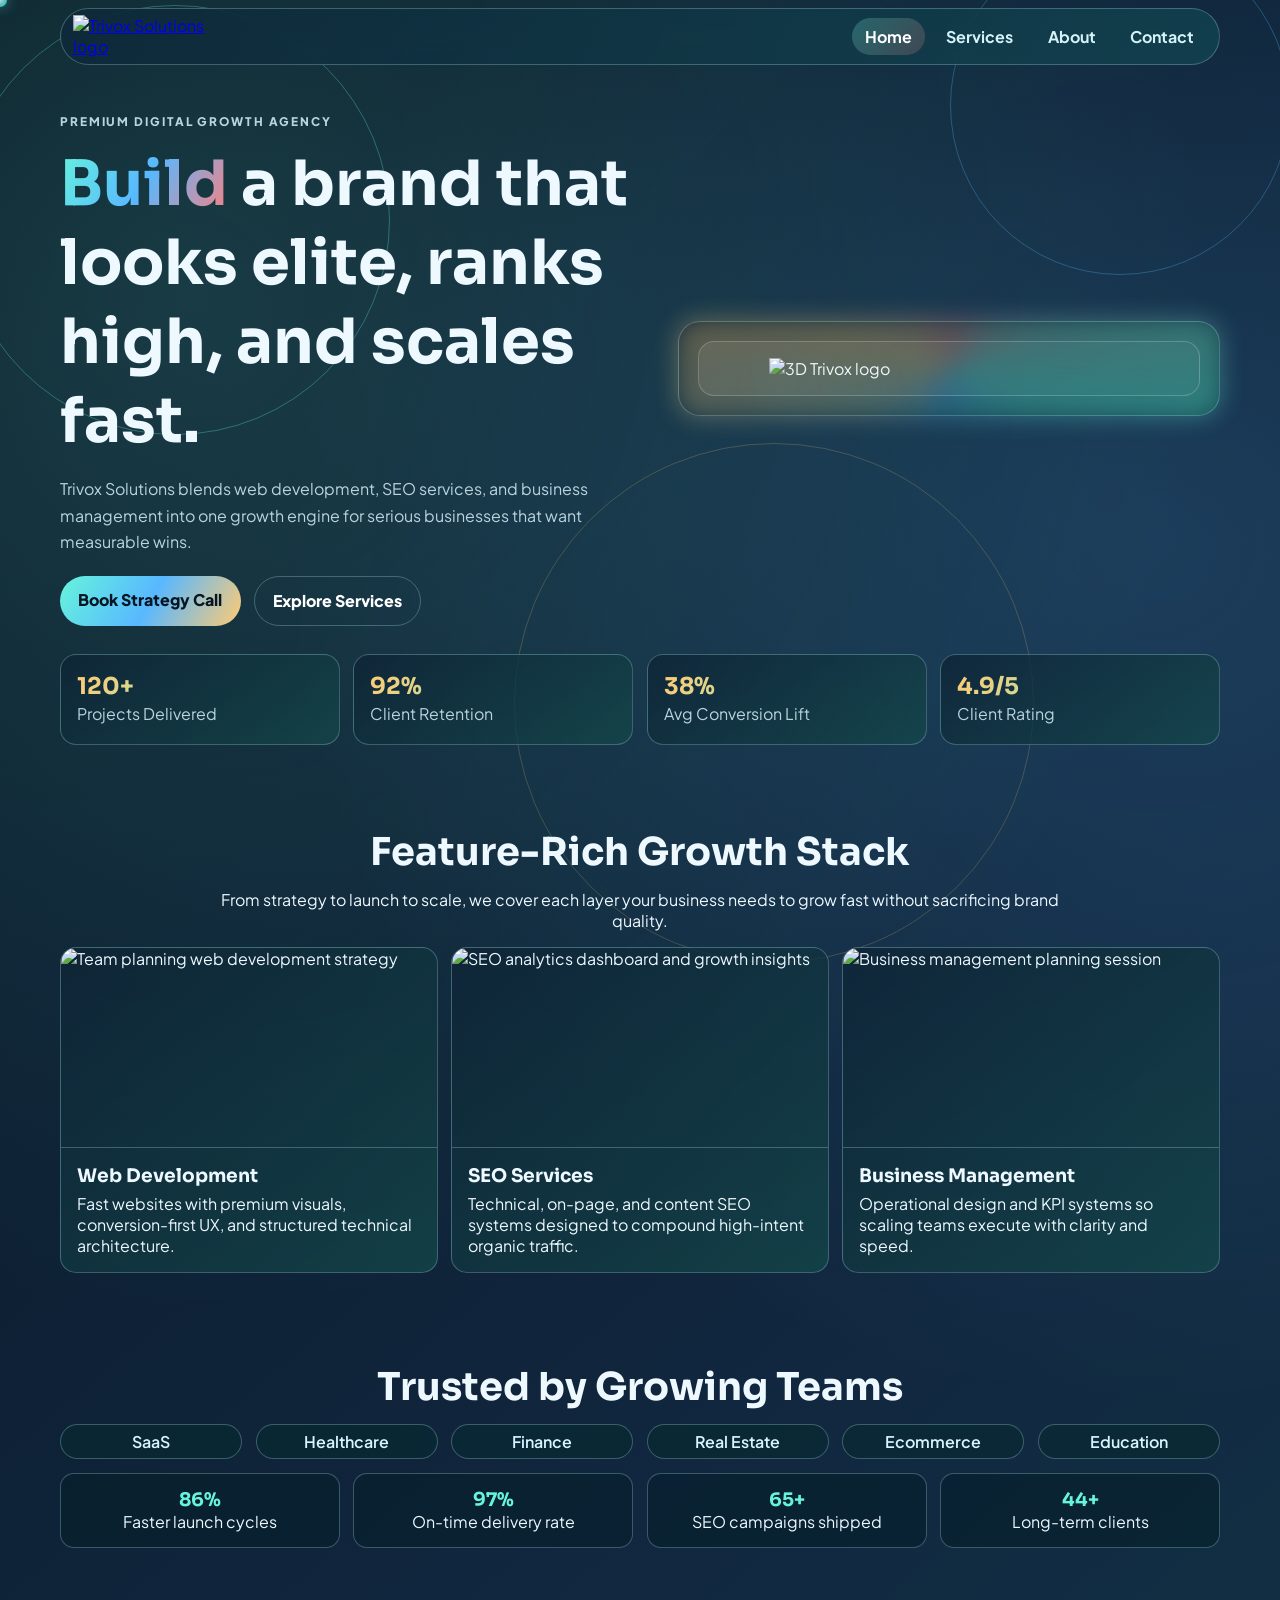
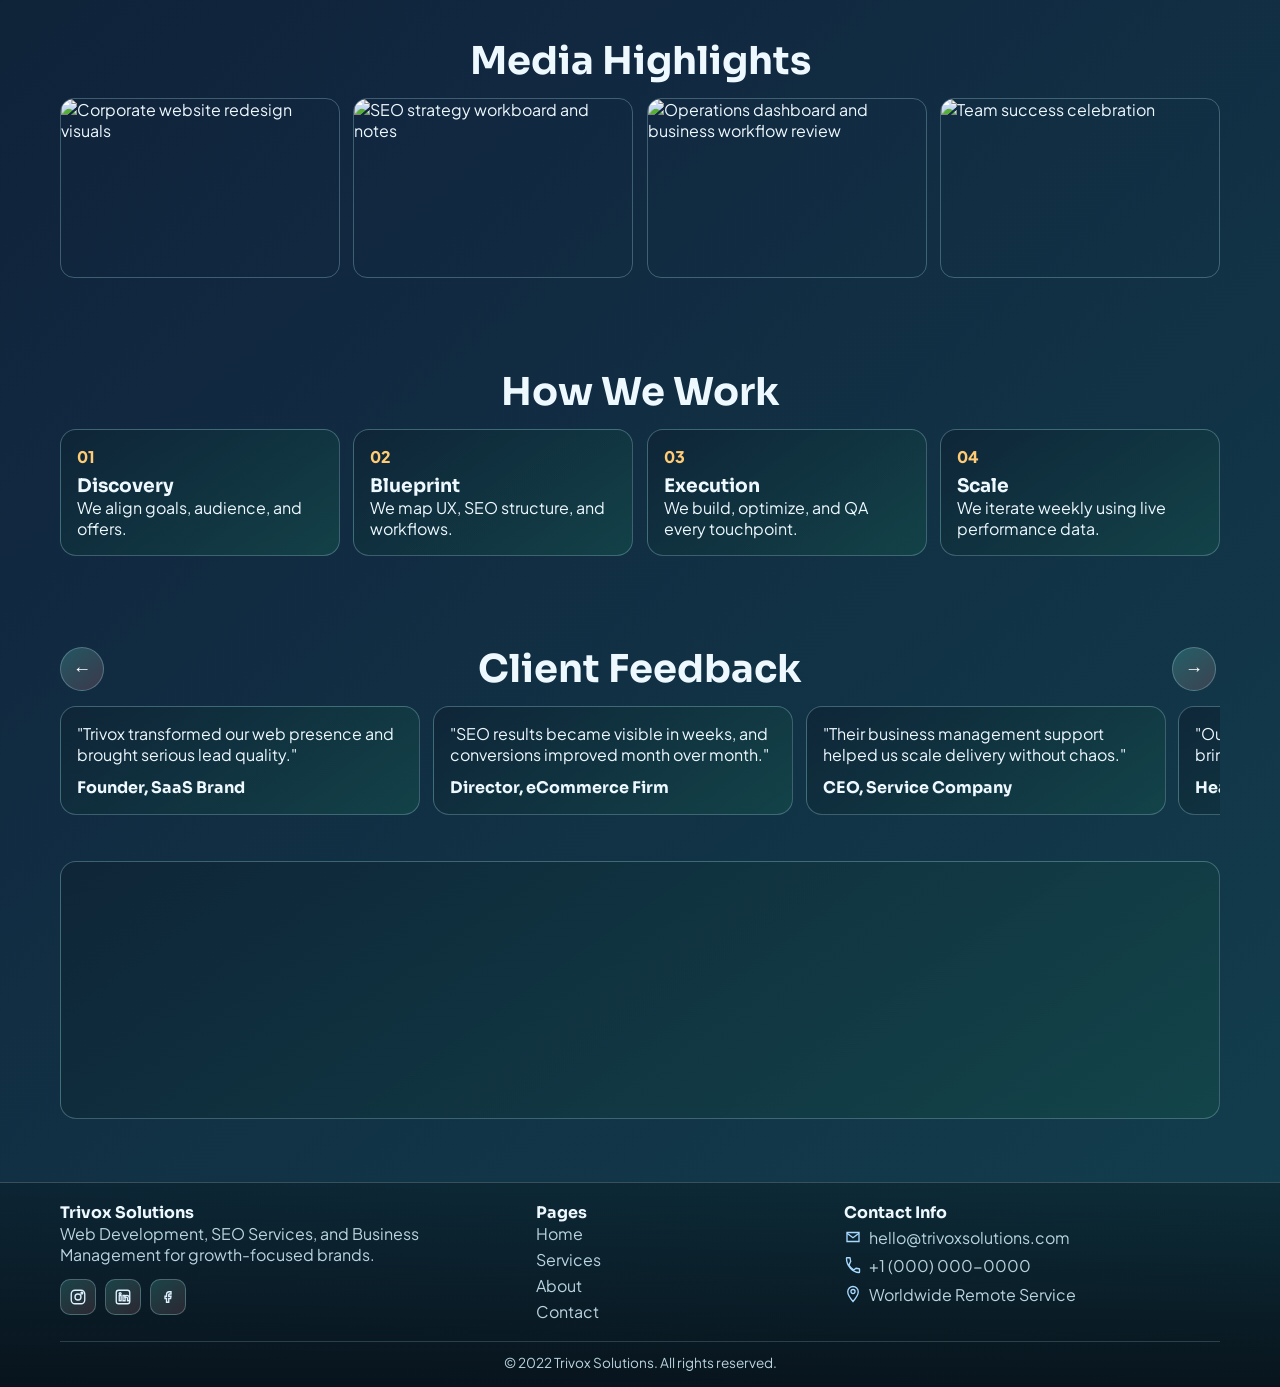
==== commit 9a95504d: "Add files via upload" ====
--- a/index.html
+++ b/index.html
@@ -1,464 +1,124 @@
-<!DOCTYPE html>
-<html lang="en">
-<head>
-<meta charset="UTF-8">
-<meta name="viewport" content="width=device-width, initial-scale=1.0">
-<meta name="description" content="MBAskills provides Shopify development, WordPress websites, SEO optimization, AI automation, and custom HTML/CSS/JavaScript websites for business growth.">
-<meta name="keywords" content="Shopify development, WordPress websites, SEO services, AI developer, HTML CSS JavaScript website, freelance web designer">
-<meta name="robots" content="index, follow">
-<meta name="author" content="MBAskills">
-<link rel="canonical" href="https://mbaskills.com/">
-<meta property="og:type" content="website">
-<meta property="og:title" content="MBAskills | Shopify, WordPress, SEO & AI Developer">
-<meta property="og:description" content="Modern high-converting websites, SEO-focused development, and AI automation solutions for growing brands.">
-<meta property="og:url" content="https://mbaskills.com/">
-<meta property="og:image" content="https://mbaskills.com/assets/images/hero.jpg">
-<meta name="twitter:card" content="summary_large_image">
-<meta name="twitter:title" content="MBAskills | Shopify, WordPress, SEO & AI Developer">
-<meta name="twitter:description" content="Shopify, WordPress, SEO, AI automation, and custom coded websites built for growth.">
-<title>MBAskills | Shopify, WordPress, SEO & AI Developer</title>
-<link rel="preload" as="image" href="assets/images/hero.jpg" fetchpriority="high">
-<link rel="preconnect" href="https://fonts.googleapis.com">
-<link rel="preconnect" href="https://fonts.gstatic.com" crossorigin>
-<link rel="preconnect" href="https://cdnjs.cloudflare.com" crossorigin>
-<link rel="stylesheet" href="https://fonts.googleapis.com/css2?family=Cormorant+Garamond:wght@500;600;700&family=Manrope:wght@400;500;600;700&display=swap">
-<link rel="stylesheet" href="style.css?v=20">
-<link rel="stylesheet" href="https://cdnjs.cloudflare.com/ajax/libs/font-awesome/6.5.0/css/all.min.css">
-</head>
-<body>
-
-<div id="preloader" class="preloader" aria-hidden="true">
-  <div class="loader-core">
-    <div class="logo-loader-wrap" aria-hidden="true">
-      <img src="assets/images/logo.png" alt="MBAskills loading logo" class="loader-logo">
-      <div class="loader-dots">
-        <span class="dot dot1"></span>
-        <span class="dot dot2"></span>
-        <span class="dot dot3"></span>
-        <span class="dot dot4"></span>
-      </div>
-    </div>
-    <h3>MBAskills</h3>
-</div>
-</div>
-
-<div class="scroll-progress-wrap">
-  <span id="scrollProgress" class="scroll-progress"></span>
-</div>
-
-<button id="toTopBtn" class="to-top" aria-label="Back to top">
-  <i class="fas fa-arrow-up"></i>
-</button>
-
-<div class="glow-orb orb-left"></div>
-<div class="glow-orb orb-right"></div>
-
-<header class="navbar" aria-label="Main navigation">
-  <div class="logo-container">
-    <img src="assets/images/logo.png" class="logo-img" alt="MBAskills logo" loading="eager" decoding="async" fetchpriority="high">
-    <span class="brand">MBAskills</span>
-  </div>
-
-  <button class="nav-toggle" aria-label="Toggle menu" aria-expanded="false" type="button">
-    <i class="fas fa-bars"></i>
-  </button>
-
-  <nav class="site-nav">
-    <ul class="nav-menu">
-      <li><a href="#home">Home</a></li>
-      <li><a href="#about">About</a></li>
-      <li><a href="#services">Services</a></li>
-      <li><a href="#portfolio">Portfolio</a></li>
-      <li class="nav-item-has-children">
-        <a href="samples.html">Samples <i class="fas fa-chevron-down" aria-hidden="true"></i></a>
-        <ul class="nav-submenu">
-          <li><a href="samples.html#shopify-design">Shopify Store</a></li>
-          <li><a href="samples.html#wordpress-design">WordPress Store</a></li>
-          <li><a href="samples.html#html-design">HTML/CSS Store</a></li>
-          <li><a href="samples.html#pos-design">POS Software</a></li>
-          <li><a href="samples.html#multipurpose-design">Multi-Purpose Sites</a></li>
-          <li><a href="samples.html#mobile-app-design">Mobile Apps</a></li>
-        </ul>
-      </li>
-      <li><a href="#contact">Contact</a></li>
-    </ul>
-  </nav>
-
-  <a href="#contact" class="hire-btn">Hire Me</a>
-</header>
-
-<section id="home" class="hero">
-  <div class="hero-left">
-    <div class="hero-badge-row">
-      <span class="hero-badge"><i class="fas fa-award"></i> Premium Design Quality</span>
-      <span class="hero-badge"><i class="fas fa-bolt"></i> Fast Turnaround</span>
-    </div>
-
-    <h1>Build Powerful Digital Experiences With <span>MBAskills</span></h1>
-
-    <p>
-      We design and develop complete brand experiences that look premium, load fast, and convert visitors into paying customers.
-      Every visual block, headline, and interaction is crafted to communicate trust, quality, and clarity for modern startups,
-      ecommerce founders, and service businesses that want to stand out in competitive markets.
-    </p>
-
-    <p>
-      From visual identity and campaign creatives to high-performing websites, our workflow blends design strategy,
-      storytelling, and performance optimization so your business not only looks better but also grows faster with measurable outcomes.
-    </p>
-
-    <div class="hero-buttons">
-      <a href="#portfolio" class="btn-primary">View Portfolio</a>
-      <a href="#contact" class="btn-secondary">Start a Project</a>
-    </div>
-  </div>
-
-  <div class="hero-right">
-    <img src="assets/images/hero.jpg" alt="Creative work showcase" class="tilt-card tilt-strong" loading="eager" decoding="async" fetchpriority="high">
-  </div>
-</section>
-
-<section class="trust">
-  <h2>Trusted Digital Solutions</h2>
-  <p class="section-intro">
-    Businesses partner with MBAskills because we combine clean design direction with practical execution,
-    delivering assets that look world-class and perform strongly across web, social, and ecommerce channels.
-  </p>
-
-  <div class="trust-grid">
-    <div>
-      <h3 class="counter" data-target="165">0+</h3>
-      <p>Projects Completed</p>
-    </div>
-    <div>
-      <h3 class="counter" data-target="137">0+</h3>
-      <p>Happy Clients</p>
-    </div>
-    <div>
-      <h3 class="counter" data-target="3">0+</h3>
-      <p>Years Experience</p>
-    </div>
-    <div>
-      <h3 class="counter percent" data-target="98">0%</h3>
-      <p>Client Retention</p>
-    </div>
-  </div>
-
-  <div class="client-strip">
-    <p>Ready to make your brand look premium and convert better?</p>
-    <a href="#contact" class="btn-primary">Book a Free Consultation</a>
-  </div>
-</section>
-
-<section id="about" class="about">
-  <h2>About MBAskills</h2>
-
-  <div class="about-container">
-    <img src="assets/images/about.jpg" alt="Muhammad Ahsan" class="tilt-card" loading="lazy" decoding="async">
-
-    <div>
-      <p>
-        MBAskills is a creative digital studio founded by Muhammad Ahsan with a focused mission:
-        help businesses communicate a stronger online presence through strategic design, persuasive messaging,
-        and modern development standards that improve both visual authority and conversion quality.
-      </p>
-
-      <p>
-        We work with brands that need more than just beautiful graphics; they need digital assets that support sales goals,
-        improve user confidence, and create consistency across websites, ads, landing pages, and social content.
-        Our approach is collaborative, transparent, and built around results you can track.
-      </p>
-    </div>
-  </div>
-</section>
-
-<section class="benefits">
-  <h2>Why Work With MBAskills</h2>
-
-  <div class="benefit-grid">
-    <div class="benefit-card tilt-card">
-      <h3>Professional Quality</h3>
-      <p>Every project uses a premium visual system with structured spacing, typography hierarchy, and conversion-first layout decisions.</p>
-    </div>
-
-    <div class="benefit-card tilt-card">
-      <h3>Fast Delivery</h3>
-      <p>Clear milestones and production workflow allow us to ship faster while maintaining consistency and attention to detail.</p>
-    </div>
-
-    <div class="benefit-card tilt-card">
-      <h3>Creative Direction</h3>
-      <p>We bring concept depth and strong design logic so your brand feels distinctive instead of generic or template-based.</p>
-    </div>
-
-    <div class="benefit-card tilt-card">
-      <h3>Client Focus</h3>
-      <p>Each decision is aligned with your business objective, audience behavior, and desired revenue impact.</p>
-    </div>
-  </div>
-</section>
-
-<section id="services" class="services">
-  <h2>Services</h2>
-  <p class="section-intro">
-    A complete creative and development stack for brands that want one reliable partner for identity, marketing visuals,
-    ecommerce growth, and website performance upgrades.
-  </p>
-
-  <div class="service-grid">
-    <div class="service-card tilt-card">
-      <i class="fas fa-palette"></i>
-      <h3>Graphic Design</h3>
-      <p>Brand identities, logo systems, product visuals, and social creatives designed for premium market positioning.</p>
-    </div>
-
-    <div class="service-card tilt-card">
-      <i class="fas fa-robot"></i>
-      <h3>AI Developer</h3>
-      <p>AI-powered solutions, smart automations, chatbot workflows, and productivity systems for modern businesses.</p>
-    </div>
-
-    <div class="service-card tilt-card">
-      <i class="fas fa-store"></i>
-      <h3>Shopify Development</h3>
-      <p>Conversion-oriented store setups with cleaner product presentation, trust sections, and optimized customer journeys.</p>
-    </div>
-
-    <div class="service-card tilt-card">
-      <i class="fas fa-globe"></i>
-      <h3>WordPress Websites</h3>
-      <p>Responsive business websites with improved speed, SEO fundamentals, and professional content architecture.</p>
-    </div>
-
-    <div class="service-card tilt-card">
-      <i class="fas fa-chart-line"></i>
-      <h3>SEO Optimization</h3>
-      <p>Technical SEO, on-page optimization, schema setup, and content structure improvements to boost search visibility.</p>
-    </div>
-
-    <div class="service-card tilt-card">
-      <i class="fas fa-code"></i>
-      <h3>HTML, CSS & JavaScript Websites</h3>
-      <p>Fast, responsive, and modern custom-coded websites built for performance, scalability, and conversion goals.</p>
-    </div>
-  </div>
-</section>
-
-<section id="portfolio" class="portfolio">
-  <h2>Portfolio</h2>
-  <p class="section-intro">
-    A sample of current projects focused on clean visual communication, conversion-aware layouts,
-    and brand presentation that supports trust and purchase decisions.
-  </p>
-
-  <div class="samples-showcase" id="portfolio-samples">
-    <a class="sample-card sample-card-link tilt-card" id="sample-shopify-store" href="samples.html#shopify-design">
-      <span class="sample-tag">E-Commerce</span>
-      <h3>Shopify Store Design</h3>
-      <p>Premium, fast, and conversion-first Shopify stores with sales-focused product pages and trust blocks.</p>
-    </a>
-    <a class="sample-card sample-card-link tilt-card" id="sample-wordpress-store" href="samples.html#wordpress-design">
-      <span class="sample-tag">E-Commerce</span>
-      <h3>WordPress + WooCommerce Store</h3>
-      <p>Scalable WooCommerce websites with clean category structure, checkout UX, and SEO-ready setup.</p>
-    </a>
-    <a class="sample-card sample-card-link tilt-card" id="sample-html-store" href="samples.html#html-design">
-      <span class="sample-tag">E-Commerce</span>
-      <h3>Custom HTML/CSS Storefront</h3>
-      <p>Custom-coded storefront layouts for brands needing unique design freedom and fast loading speed.</p>
-    </a>
-    <a class="sample-card sample-card-link tilt-card" id="sample-pos-software" href="samples.html#pos-design">
-      <span class="sample-tag">Business</span>
-      <h3>POS Software UI</h3>
-      <p>Modern POS interfaces with cashier-first workflows, readable dashboards, and better checkout experience.</p>
-    </a>
-    <a class="sample-card sample-card-link tilt-card" id="sample-multipurpose-sites" href="samples.html#multipurpose-design">
-      <span class="sample-tag">Multi-Purpose</span>
-      <h3>Multi-Purpose Websites</h3>
-      <p>Business websites for agencies, restaurants, education, healthcare, and service brands.</p>
-    </a>
-    <a class="sample-card sample-card-link tilt-card" id="sample-mobile-apps" href="samples.html#mobile-app-design">
-      <span class="sample-tag">Mobile</span>
-      <h3>Mobile App Design</h3>
-      <p>Attractive app UI/UX screens focused on onboarding, engagement, and smooth user flow.</p>
-    </a>
-  </div>
-
-  <div class="samples-cta">
-    <p>Want a store or app like these samples? Let&apos;s build your project next.</p>
-    <a href="#contact" class="btn-primary">Contact Me Now</a>
-  </div>
-
-  <div class="portfolio-highlights">
-    <article class="highlight-card tilt-card">
-      <h3>E-Commerce Growth Project</h3>
-      <p>Designed and developed a conversion-focused online store with improved navigation, clearer product hierarchy, and stronger checkout trust signals.</p>
-      <span>Result Focus: Better user journey + higher purchase intent</span>
-    </article>
-    <article class="highlight-card tilt-card">
-      <h3>Business Website Redesign</h3>
-      <p>Built a modern, responsive website with strong content structure, improved speed, and SEO-friendly technical setup.</p>
-      <span>Result Focus: Stronger search presence + better lead quality</span>
-    </article>
-    <article class="highlight-card tilt-card">
-      <h3>AI + Automation Integration</h3>
-      <p>Created workflow automation and chatbot-ready experiences to reduce manual tasks and improve response speed.</p>
-      <span>Result Focus: Better efficiency + faster customer interaction</span>
-    </article>
-  </div>
-
-  <div class="portfolio-actions">
-    <a href="samples.html" class="btn-secondary">View Full Samples</a>
-  </div>
-</section>
-
-<section class="features">
-  <h2>How We Deliver Results</h2>
-  <p class="section-intro">
-    A clear, step-by-step process to launch high-performing websites with better UX, stronger SEO, and faster conversion.
-  </p>
-  <div class="feature-grid process-grid">
-    <article class="feature-card tilt-card">
-      <h3>1. Strategy + SEO Audit</h3>
-      <p>We map your goals, target audience, and keyword opportunities before design starts.</p>
-    </article>
-    <article class="feature-card tilt-card">
-      <h3>2. UI/UX + Content Structure</h3>
-      <p>We create modern layouts with strong hierarchy, clean CTAs, and intent-based section flow.</p>
-    </article>
-    <article class="feature-card tilt-card">
-      <h3>3. Fast Development</h3>
-      <p>We build responsive Shopify, WordPress, or custom HTML/CSS/JavaScript websites optimized for speed.</p>
-    </article>
-    <article class="feature-card tilt-card">
-      <h3>4. Launch + Optimization</h3>
-      <p>After launch, we improve SEO, refine conversion points, and scale based on data.</p>
-    </article>
-  </div>
-</section>
-
-<section class="faq-section" id="faq">
-  <h2>Frequently Asked Questions</h2>
-  <div class="faq-grid">
-    <details class="faq-item">
-      <summary>Do you build Shopify and WordPress websites?</summary>
-      <p>Yes. We build and optimize both Shopify stores and WordPress websites based on your business model.</p>
-    </details>
-    <details class="faq-item">
-      <summary>Do you provide SEO services?</summary>
-      <p>Yes. We handle technical SEO, on-page optimization, site structure, and schema setup for better ranking potential.</p>
-    </details>
-    <details class="faq-item">
-      <summary>Can you build custom HTML, CSS, and JavaScript websites?</summary>
-      <p>Absolutely. We create fast, modern, fully custom coded websites with clean UI and scalable structure.</p>
-    </details>
-    <details class="faq-item">
-      <summary>Do you provide AI automation solutions?</summary>
-      <p>Yes. We design AI-powered workflows and automation systems to improve response time and productivity.</p>
-    </details>
-  </div>
-</section>
-
-<section id="contact" class="contact">
-  <h2>Start Your Project</h2>
-  <p>
-    If you want your brand to look more premium, communicate more clearly, and convert more visitors,
-    let's plan your next website or creative campaign together. Share your goals and timeline,
-    and we will propose the best path for design, development, and launch.
-  </p>
-
-  <div class="contact-buttons">
-    <a href="https://wa.me/+923264088500" class="floating-whatsapp" aria-label="Chat on WhatsApp">
-      <i class="fab fa-whatsapp"></i>
-    </a>
-
-    <a href="mailto:mbinahsan5@gmail.com" class="btn-email">
-      <i class="fas fa-envelope"></i> Send Email
-    </a>
-  </div>
-</section>
-
-<footer>
-  <p>&copy; 2022 MBAskills - Creative Digital Studio</p>
-</footer>
-
-<script src="script.js?v=9" defer></script>
-<script type="application/ld+json">
-{
-  "@context": "https://schema.org",
-  "@graph": [
-    {
-      "@type": "ProfessionalService",
-      "name": "MBAskills",
-      "url": "https://mbaskills.com/",
-      "description": "Creative web design and development services including Shopify, WordPress, SEO, AI solutions, and custom-coded websites.",
-      "areaServed": "Global",
-      "serviceType": [
-        "Shopify Development",
-        "WordPress Development",
-        "SEO Optimization",
-        "AI Developer Services",
-        "HTML CSS JavaScript Website Development"
-      ]
-    },
-    {
-      "@type": "FAQPage",
-      "mainEntity": [
-        {
-          "@type": "Question",
-          "name": "Do you build Shopify and WordPress websites?",
-          "acceptedAnswer": {
-            "@type": "Answer",
-            "text": "Yes. We build and optimize both Shopify stores and WordPress websites based on your business model."
-          }
-        },
-        {
-          "@type": "Question",
-          "name": "Do you provide SEO services?",
-          "acceptedAnswer": {
-            "@type": "Answer",
-            "text": "Yes. We handle technical SEO, on-page optimization, site structure, and schema setup for better ranking potential."
-          }
-        },
-        {
-          "@type": "Question",
-          "name": "Can you build custom HTML, CSS, and JavaScript websites?",
-          "acceptedAnswer": {
-            "@type": "Answer",
-            "text": "Absolutely. We create fast, modern, fully custom coded websites with clean UI and scalable structure."
-          }
-        },
-        {
-          "@type": "Question",
-          "name": "Do you provide AI automation solutions?",
-          "acceptedAnswer": {
-            "@type": "Answer",
-            "text": "Yes. We design AI-powered workflows and automation systems to improve response time and productivity."
-          }
-        }
-      ]
-    }
-  ]
-}
-</script>
-</body>
+<!doctype html>
+<html lang="en">
+<head>
+  <meta charset="UTF-8" />
+  <meta name="viewport" content="width=device-width, initial-scale=1.0" />
+  <title>Trivox Solutions | Web Development, SEO Services & Business Management Agency</title>
+  <meta name="description" content="Trivox Solutions is a growth-focused agency offering web development, SEO services, and business management solutions to help companies scale faster." />
+  <link rel="preconnect" href="https://fonts.googleapis.com" />
+  <link rel="preconnect" href="https://fonts.gstatic.com" crossorigin />
+  <link href="https://fonts.googleapis.com/css2?family=Plus+Jakarta+Sans:wght@400;500;600;700;800&family=Sora:wght@500;700;800&display=swap" rel="stylesheet" />
+  <link rel="icon" type="image/png" href="assets/logo.png" />
+  <link rel="apple-touch-icon" href="assets/logo.png" />
+  <link rel="stylesheet" href="styles.css" />
+  
+</head>
+<body>
+  <div class="preloader" id="preloader" aria-hidden="true"><div class="preloader-core"><span class="preloader-word" id="preloaderWord">TRIVOX</span></div></div>
+  <div class="scroll-progress" id="scrollProgress"></div>
+  <div class="cursor-3d" id="cursor3d" aria-hidden="true"></div>
+
+  <header class="site-header" id="siteHeader">
+    <div class="container nav-wrap">
+      <a class="brand" href="index.html" aria-label="Trivox Home"><img src="assets/Untitled design.png" alt="Trivox Solutions logo" fetchpriority="high" /></a>
+      <button class="menu-toggle" id="menuToggle" aria-label="Toggle navigation">Menu</button>
+      <nav class="nav" id="nav" aria-label="Main navigation">
+        <a href="index.html" class="active">Home</a><a href="services.html">Services</a><a href="about.html">About</a><a href="contact.html">Contact</a>
+      </nav>
+    </div>
+  </header>
+
+  <main>
+    <section class="hero container reveal">
+      <div class="hero-3d-bg" aria-hidden="true"><span class="hero-ring ring-a"></span><span class="hero-ring ring-b"></span><span class="hero-ring ring-c"></span></div>
+      <div class="hero-grid">
+        <div class="hero-copy">
+          <p class="kicker">Premium Digital Growth Agency</p>
+          <h1><span>Build</span> a brand that looks elite, ranks high, and scales fast.</h1>
+          <p>Trivox Solutions blends web development, SEO services, and business management into one growth engine for serious businesses that want measurable wins.</p>
+          <div class="actions"><a class="btn" href="contact.html">Book Strategy Call</a><a class="btn ghost" href="services.html">Explore Services</a></div>
+        </div>
+        <div class="hero-media tilt" id="hero3dCard">
+          <div class="hero-media-glow" aria-hidden="true"></div>
+          <div class="logo-3d-wrap"><img src="assets/Untitled design.png" class="logo-3d" alt="3D Trivox logo" fetchpriority="high" /></div>
+        </div>
+      </div>
+      <div class="kpi-strip">
+        <article><h3 data-count="120">120+</h3><p>Projects Delivered</p></article>
+        <article><h3 data-count="92">92%</h3><p>Client Retention</p></article>
+        <article><h3 data-count="38">38%</h3><p>Avg Conversion Lift</p></article>
+        <article><h3 data-count="4.9">4.9/5</h3><p>Client Rating</p></article>
+      </div>
+    </section>
+
+    <section class="container section reveal">
+      <h2>Feature-Rich Growth Stack</h2>
+      <p class="section-lead">From strategy to launch to scale, we cover each layer your business needs to grow fast without sacrificing brand quality.</p>
+      <div class="feature-grid">
+        <article class="gradient-card media-card"><img src="assets/pexels-kindelmedia-7688460.jpg" alt="Team planning web development strategy" loading="eager" decoding="async" /><div><h3>Web Development</h3><p>Fast websites with premium visuals, conversion-first UX, and structured technical architecture.</p></div></article>
+        <article class="gradient-card media-card"><img src="assets/pexels-kadiremir-31148083.jpg" alt="SEO analytics dashboard and growth insights" loading="lazy" decoding="async" /><div><h3>SEO Services</h3><p>Technical, on-page, and content SEO systems designed to compound high-intent organic traffic.</p></div></article>
+        <article class="gradient-card media-card"><img src="assets/pexels-mart-production-7667442.jpg" alt="Business management planning session" loading="lazy" decoding="async" /><div><h3>Business Management</h3><p>Operational design and KPI systems so scaling teams execute with clarity and speed.</p></div></article>
+      </div>
+    </section>
+
+    <section class="container section reveal">
+      <h2>Trusted by Growing Teams</h2>
+      <div class="logo-cloud"><span>SaaS</span><span>Healthcare</span><span>Finance</span><span>Real Estate</span><span>Ecommerce</span><span>Education</span></div>
+      <div class="stats-grid" style="margin-top:.85rem">
+        <article><h3 data-count="86">86%</h3><p>Faster launch cycles</p></article>
+        <article><h3 data-count="97">97%</h3><p>On-time delivery rate</p></article>
+        <article><h3 data-count="65">65+</h3><p>SEO campaigns shipped</p></article>
+        <article><h3 data-count="44">44+</h3><p>Long-term clients</p></article>
+      </div>
+    </section>
+
+    <section class="container section reveal">
+      <h2>Media Highlights</h2>
+      <div class="media-mosaic">
+        <img src="assets/pexels-steve-29506601.jpg" alt="Corporate website redesign visuals" loading="lazy" decoding="async" />
+        <img src="assets/pexels-artyusufpatel-8998289.jpg" alt="SEO strategy workboard and notes" loading="lazy" decoding="async" />
+        <img src="assets/pexels-n-voitkevich-6214382.jpg" alt="Operations dashboard and business workflow review" loading="lazy" decoding="async" />
+        <img src="assets/maik-jonietz-nZcMWOKAJrY-unsplash.jpg" alt="Team success celebration" loading="lazy" decoding="async" />
+      </div>
+    </section>
+
+    <section class="container section reveal">
+      <h2>How We Work</h2>
+      <div class="timeline">
+        <article><span>01</span><h3>Discovery</h3><p>We align goals, audience, and offers.</p></article>
+        <article><span>02</span><h3>Blueprint</h3><p>We map UX, SEO structure, and workflows.</p></article>
+        <article><span>03</span><h3>Execution</h3><p>We build, optimize, and QA every touchpoint.</p></article>
+        <article><span>04</span><h3>Scale</h3><p>We iterate weekly using live performance data.</p></article>
+      </div>
+    </section>
+
+    <section class="container section reveal">
+      <div class="reviews-head"><button id="reviewsPrev" class="reviews-btn side" type="button" aria-label="Previous reviews">&larr;</button><h2>Client Feedback</h2><button id="reviewsNext" class="reviews-btn side" type="button" aria-label="Next reviews">&rarr;</button></div>
+      <div class="testimonials" id="testimonialsRail">
+        <article><p>"Trivox transformed our web presence and brought serious lead quality."</p><h4>Founder, SaaS Brand</h4></article>
+        <article><p>"SEO results became visible in weeks, and conversions improved month over month."</p><h4>Director, eCommerce Firm</h4></article>
+        <article><p>"Their business management support helped us scale delivery without chaos."</p><h4>CEO, Service Company</h4></article>
+        <article><p>"Our website now feels premium and brings better qualified inquiries."</p><h4>Head of Growth, Agency Partner</h4></article>
+      </div>
+    </section>
+
+    <section class="container section reveal cta-banner">
+      <h2>Ready to scale with a faster, smarter digital system?</h2>
+      <p>Let Trivox Solutions build your next growth engine with strategy, design, execution, and measurable outcomes.</p>
+      <a class="btn" href="contact.html">Start Your Project</a>
+    </section>
+  </main>
+
+  <footer class="site-footer">
+    <div class="container footer-wrap-rich">
+      <div class="footer-col"><h4>Trivox Solutions</h4><p>Web Development, SEO Services, and Business Management for growth-focused brands.</p><div class="social-row"><a href="#" aria-label="Instagram" class="icon-link"><svg viewBox="0 0 24 24" aria-hidden="true"><rect x="3" y="3" width="18" height="18" rx="5"></rect><circle cx="12" cy="12" r="4"></circle><circle cx="17.2" cy="6.8" r="1.2"></circle></svg></a><a href="#" aria-label="LinkedIn" class="icon-link"><svg viewBox="0 0 24 24" aria-hidden="true"><rect x="3" y="3" width="18" height="18" rx="3"></rect><rect x="7" y="10" width="2.5" height="7"></rect><circle cx="8.2" cy="7.4" r="1.3"></circle><path d="M12 10h2.4v1.1c.5-.8 1.4-1.3 2.8-1.3 2.2 0 3.3 1.3 3.3 3.8V17H18v-3c0-1.1-.4-1.8-1.5-1.8-1 0-1.7.7-1.7 2V17H12z"></path></svg></a><a href="#" aria-label="Facebook" class="icon-link"><svg viewBox="0 0 24 24" aria-hidden="true"><path d="M14 8h2V5h-2.4C11.6 5 10 6.5 10 8.8V11H8v3h2v5h3v-5h2.5l.5-3H13v-1.6c0-.9.4-1.4 1-1.4z"></path></svg></a></div></div>
+      <div class="footer-col"><h4>Pages</h4><div class="footer-links"><a href="index.html">Home</a><a href="services.html">Services</a><a href="about.html">About</a><a href="contact.html">Contact</a></div></div>
+      <div class="footer-col"><h4>Contact Info</h4><div class="footer-contact-list"><p><span class="inline-icon"><svg viewBox="0 0 24 24" aria-hidden="true"><path d="M4 6h16v12H4z"></path><path d="m4 7 8 6 8-6"></path></svg></span>hello@trivoxsolutions.com</p><p><span class="inline-icon"><svg viewBox="0 0 24 24" aria-hidden="true"><path d="M6.6 10.8a15.2 15.2 0 0 0 6.6 6.6l2.2-2.2c.2-.2.5-.3.8-.2a12 12 0 0 0 3.8.6c.4 0 .7.3.7.7V20c0 .4-.3.7-.7.7C11.9 20.7 3.3 12.1 3.3 1.7c0-.4.3-.7.7-.7H7.5c.4 0 .7.3.7.7.1 1.3.3 2.6.7 3.8.1.3 0 .6-.2.8z"></path></svg></span>+1 (000) 000-0000</p><p><span class="inline-icon"><svg viewBox="0 0 24 24" aria-hidden="true"><path d="M12 2C8.1 2 5 5.1 5 9c0 5 7 13 7 13s7-8 7-13c0-3.9-3.1-7-7-7zm0 9.5A2.5 2.5 0 1 1 12 6a2.5 2.5 0 0 1 0 5.5z"></path></svg></span>Worldwide Remote Service</p></div></div>
+    </div>
+    <div class="container footer-bottom">&copy; 2022 Trivox Solutions. All rights reserved.</div>
+  </footer>
+
+  <script src="script.js" defer></script>
+</body>
 </html>
 
-
-
-
-
-
-
-
-
-
-
-
-
-
-
-
-
-
-
--- a/styles.css
+++ b/styles.css
@@ -0,0 +1,185 @@
+:root {
+  --bg1: #071421;
+  --bg2: #11273f;
+  --bg3: #123f4d;
+  --text: #edf8ff;
+  --muted: #b9d4df;
+  --line: rgba(169, 223, 232, 0.3);
+  --aqua: #66f4dc;
+  --sky: #58b8ff;
+  --amber: #ffcb74;
+  --coral: #ff7f7f;
+}
+
+* { box-sizing: border-box; margin: 0; padding: 0; }
+html { scroll-behavior: smooth; }
+body {
+  font-family: "Plus Jakarta Sans", sans-serif;
+  color: var(--text);
+  background:
+    radial-gradient(circle at 15% 10%, rgba(102, 244, 220, 0.16), transparent 35%),
+    radial-gradient(circle at 90% 18%, rgba(88, 184, 255, 0.18), transparent 32%),
+    linear-gradient(140deg, var(--bg1), var(--bg2), var(--bg3));
+  min-height: 100vh;
+  overflow-x: hidden;
+}
+
+img { max-width: 100%; height: auto; }
+.container { width: min(1160px, 92%); margin: 0 auto; }
+main { padding-bottom: 2rem; }
+
+.preloader { position: fixed; inset: 0; z-index: 300; background: linear-gradient(135deg, #05101d, #0f2c43, #145059); display: grid; place-items: center; transition: opacity .28s ease, visibility .28s ease; }
+.preloader.hide { opacity: 0; visibility: hidden; }
+.preloader-word { font-family: "Sora", sans-serif; letter-spacing: .24em; font-size: clamp(1rem, 3vw, 2rem); background: linear-gradient(120deg, var(--aqua), var(--sky), var(--amber)); -webkit-background-clip: text; color: transparent; width: 0; overflow: hidden; white-space: nowrap; animation: typing .7s steps(6, end) forwards; }
+
+.scroll-progress { position: fixed; top: 0; left: 0; height: 3px; width: 0; z-index: 100; background: linear-gradient(90deg, var(--aqua), var(--sky), var(--amber)); }
+.cursor-3d { position: fixed; width: 14px; height: 14px; border-radius: 50%; pointer-events: none; z-index: 130; background: radial-gradient(circle, #fff 0%, var(--aqua) 45%, var(--sky) 100%); box-shadow: 0 0 14px rgba(102, 244, 220, .55); transform: translate(-50%, -50%); opacity: .8; transition: width .12s ease, height .12s ease; }
+.cursor-3d.active { width: 22px; height: 22px; }
+
+.site-header { position: fixed; top: 8px; left: 0; right: 0; z-index: 80; }
+.nav-wrap { display: flex; justify-content: space-between; align-items: center; gap: .8rem; padding: .4rem .75rem; border-radius: 999px; border: 1px solid var(--line); background: linear-gradient(110deg, rgba(13, 39, 58, .76), rgba(18, 74, 84, .65)); backdrop-filter: blur(10px); }
+.brand img { width: clamp(92px, 11vw, 138px); display: block; }
+.nav { display: flex; gap: .55rem; }
+.nav a { text-decoration: none; color: #d5f2f8; font-weight: 700; padding: .48rem .8rem; border-radius: 999px; transition: .2s ease; }
+.nav a:hover, .nav a.active { background: linear-gradient(130deg, rgba(102, 244, 220, .25), rgba(255, 127, 127, .2)); color: #fff; }
+.menu-toggle { display: none; }
+
+.page, .hero { padding: 7rem 0 2.4rem; position: relative; }
+.hero { perspective: 1000px; }
+.hero-grid { display: grid; grid-template-columns: 1.05fr .95fr; gap: 1.2rem; align-items: center; }
+.hero-3d-bg { position: absolute; inset: 0; pointer-events: none; z-index: -1; }
+.hero-ring { position: absolute; border-radius: 999px; border: 1px solid rgba(255, 255, 255, .22); animation: spin 24s linear infinite; }
+.ring-a { width: 430px; height: 430px; top: 5px; left: -100px; border-color: rgba(102, 244, 220, .3); }
+.ring-b { width: 340px; height: 340px; top: -65px; right: -70px; border-color: rgba(88, 184, 255, .3); animation-direction: reverse; }
+.ring-c { width: 520px; height: 520px; bottom: -180px; right: 16%; border-color: rgba(255, 203, 116, .2); }
+
+.kicker { color: var(--amber); text-transform: uppercase; letter-spacing: .16em; font-size: .74rem; font-weight: 800; margin-bottom: .8rem; }
+h1, h2, h3, h4 { font-family: "Sora", sans-serif; }
+h1 { font-size: clamp(2rem, 5vw, 3.9rem); margin-bottom: 1rem; max-width: 17ch; }
+.hero h1 span { background: linear-gradient(120deg, var(--aqua), var(--sky), var(--coral)); -webkit-background-clip: text; color: transparent; }
+.hero p, .page p, li { color: var(--muted); line-height: 1.65; }
+.actions { margin-top: 1.3rem; display: flex; gap: .8rem; flex-wrap: wrap; }
+.btn { text-decoration: none; display: inline-block; padding: .82rem 1.15rem; border-radius: 999px; font-weight: 800; color: #061523; background: linear-gradient(120deg, var(--aqua), var(--sky), var(--amber)); }
+.btn.ghost { background: transparent; color: #fff; border: 1px solid var(--line); }
+
+.hero-media { position: relative; border-radius: 22px; padding: 1.2rem; border: 1px solid var(--line); background: linear-gradient(140deg, rgba(16, 39, 57, .9), rgba(20, 79, 84, .82)); transform-style: preserve-3d; }
+.hero-media-glow { position: absolute; inset: -3px; border-radius: 24px; background: conic-gradient(from 100deg, var(--aqua), var(--sky), var(--amber), var(--coral), var(--aqua)); filter: blur(12px); opacity: .32; z-index: -1; }
+.logo-3d-wrap { border-radius: 16px; padding: 1rem; border: 1px solid rgba(255,255,255,.2); background: linear-gradient(150deg, rgba(255,255,255,.07), rgba(255,255,255,.02)); }
+.logo-3d { width: 100%; max-width: 360px; margin: 0 auto; display: block; filter: drop-shadow(0 18px 22px rgba(64, 168, 186, .45)); animation: floaty 3.5s ease-in-out infinite; }
+
+.kpi-strip, .feature-grid, .project-grid, .stack, .timeline, .stats-grid, .faq-grid, .media-mosaic, .logo-cloud { display: grid; gap: .85rem; }
+.kpi-strip { margin-top: 1.8rem; grid-template-columns: repeat(4, 1fr); }
+.kpi-strip article, .gradient-card, .timeline article, .testimonials article, .cta-banner, .service-block, .about-panel, .contact-panel, .info-card, .faq-item { border: 1px solid var(--line); border-radius: 16px; background: linear-gradient(145deg, rgba(14, 36, 54, .82), rgba(20, 72, 74, .74)); padding: 1rem; }
+.kpi-strip h3 { font-size: 1.45rem; background: linear-gradient(120deg, var(--amber), var(--aqua)); -webkit-background-clip: text; color: transparent; }
+
+.section { padding: 2.8rem 0; content-visibility: auto; contain-intrinsic-size: 700px; }
+.section h2 { text-align: center; margin-bottom: .8rem; font-size: clamp(1.5rem, 3vw, 2.4rem); }
+.section-lead { text-align: center; margin: 0 auto 1rem; max-width: 70ch; }
+.feature-grid, .project-grid { grid-template-columns: repeat(3, 1fr); }
+.gradient-card h3 { margin-bottom: .4rem; }
+.media-card { overflow: hidden; padding: 0; }
+.media-card img, .media-mosaic img {
+  width: 100%;
+  height: 200px;
+  object-fit: cover;
+  display: block;
+  border-bottom: 1px solid var(--line);
+  transition: transform .35s ease, filter .35s ease;
+}
+.media-card div { padding: 1rem; }
+.media-card:hover img, .media-mosaic img:hover { transform: scale(1.03); filter: saturate(1.06); }
+
+.stats-grid { grid-template-columns: repeat(4, 1fr); }
+.stats-grid article { border: 1px solid var(--line); border-radius: 14px; padding: .9rem; text-align: center; background: rgba(6, 31, 43, .6); }
+.stats-grid h3 { color: var(--aqua); }
+
+.media-mosaic { grid-template-columns: repeat(4, 1fr); }
+.media-mosaic img { border: 1px solid var(--line); border-radius: 14px; height: 180px; }
+.logo-cloud { grid-template-columns: repeat(6, 1fr); }
+.logo-cloud span { border: 1px solid var(--line); border-radius: 999px; padding: .4rem .7rem; text-align: center; color: #d8f4ff; background: rgba(8, 40, 49, .7); font-weight: 600; }
+
+.timeline { grid-template-columns: repeat(4, 1fr); }
+.timeline span { color: var(--amber); font-weight: 800; display: inline-block; margin-bottom: .45rem; }
+
+.service-hero, .about-grid, .contact-panel { display: grid; grid-template-columns: 1fr 1fr; gap: 1rem; }
+.service-hero img, .about-grid img, .info-card img { width: 100%; border-radius: 14px; border: 1px solid var(--line); }
+.stack { margin-top: 1rem; }
+
+.faq-grid { grid-template-columns: repeat(2, 1fr); }
+.faq-item h3 { font-size: 1rem; margin-bottom: .45rem; }
+
+form { display: grid; gap: .7rem; }
+input, textarea, select { width: 100%; padding: .84rem .95rem; border-radius: 11px; border: 1px solid var(--line); background: rgba(7, 23, 30, 0.92); color: #fff; font: inherit; }
+
+.reviews-head { display: grid; grid-template-columns: 48px 1fr 48px; align-items: center; gap: .7rem; margin-bottom: .8rem; }
+.reviews-head h2 { margin: 0; text-align: center; }
+.reviews-btn.side { width: 44px; height: 44px; border-radius: 999px; border: 1px solid var(--line); background: linear-gradient(140deg, rgba(102, 244, 220, .22), rgba(255, 127, 127, .18)); color: #fff; font-size: 1.15rem; cursor: pointer; }
+.testimonials { display: flex; gap: .8rem; overflow-x: auto; scrollbar-width: none; }
+.testimonials::-webkit-scrollbar { display: none; }
+.testimonials article { min-width: min(360px, 82vw); }
+.testimonials h4 { margin-top: .8rem; }
+
+.cta-banner { text-align: center; }
+.cta-banner p { max-width: 58ch; margin: .6rem auto 1rem; color: var(--muted); }
+.site-footer { margin-top: 2rem; border-top: 1px solid var(--line); background: linear-gradient(180deg, rgba(6, 24, 32, .45), rgba(7, 16, 24, .9)); }
+.footer-wrap-rich { display: grid; grid-template-columns: 1.1fr .7fr .9fr; gap: 1rem; padding: 1.2rem 0; align-items: start; }
+.footer-links { display: grid; gap: .3rem; }
+.footer-col p, .footer-col a { color: var(--muted); text-decoration: none; }
+.social-row { display: flex; gap: .55rem; margin-top: .85rem; }
+.icon-link { width: 36px; height: 36px; border-radius: 10px; border: 1px solid var(--line); display: inline-flex; align-items: center; justify-content: center; background: linear-gradient(140deg, rgba(102, 244, 220, .18), rgba(255, 127, 127, .14)); }
+.icon-link svg { width: 18px; height: 18px; fill: none; stroke: #dff1ff; stroke-width: 1.8; }
+.icon-link svg path { fill: none; stroke: #dff1ff; }
+.footer-contact-list { display: grid; gap: .48rem; margin-top: .2rem; }
+.footer-contact-list p { display: flex; align-items: center; gap: .45rem; color: var(--muted); }
+.inline-icon { width: 18px; height: 18px; display: inline-flex; }
+.inline-icon svg { width: 18px; height: 18px; fill: none; stroke: #a8d9ff; stroke-width: 1.8; }
+.footer-bottom { border-top: 1px solid rgba(169, 223, 232, .2); padding: .75rem 0 1rem; text-align: center; color: var(--muted); font-size: .85rem; }
+
+.reveal { opacity: 0; transform: translateY(14px); transition: .4s ease; }
+.reveal.show { opacity: 1; transform: translateY(0); }
+
+@keyframes typing { from { width: 0; } to { width: 6.6em; } }
+@keyframes spin { to { transform: rotate(360deg); } }
+@keyframes floaty { 0%,100% { transform: translateY(0px); } 50% { transform: translateY(-8px); } }
+
+@media (max-width: 980px) {
+  .menu-toggle { display: inline-block; border: 1px solid var(--line); background: rgba(9,22,31,.7); color: #fff; border-radius: 10px; padding: .4rem .7rem; }
+  .nav { display: none; position: absolute; right: 4%; top: 64px; background: #0f2d3f; border: 1px solid var(--line); border-radius: 12px; padding: .75rem; flex-direction: column; }
+  .nav.open { display: flex; }
+  .hero-grid, .kpi-strip, .feature-grid, .project-grid, .timeline, .footer-wrap-rich, .service-hero, .about-grid, .contact-panel, .faq-grid, .stats-grid, .media-mosaic, .logo-cloud { grid-template-columns: 1fr; }
+  .reviews-head { grid-template-columns: 42px 1fr 42px; }
+  .cursor-3d { display: none; }
+}
+
+@media (prefers-reduced-motion: reduce) {
+  * { animation: none !important; transition: none !important; }
+}
+
+@media (max-width: 768px) {
+  .container { width: min(100%, 94%); }
+  .page, .hero { padding-top: 6rem; }
+  h1 { font-size: clamp(1.6rem, 8vw, 2.3rem); max-width: 100%; }
+  .section { padding: 2rem 0; }
+  .nav-wrap { border-radius: 18px; padding: .55rem .65rem; }
+  .nav { left: 3%; right: 3%; top: 62px; width: auto; }
+  .nav a { padding: .65rem .8rem; }
+  .btn { width: 100%; text-align: center; padding: .9rem 1rem; }
+  .actions { width: 100%; }
+  .actions .btn.ghost { width: 100%; }
+  .kpi-strip article, .gradient-card, .service-block, .about-panel, .info-card, .faq-item { padding: .9rem; }
+  .media-card img, .media-mosaic img { height: 180px; }
+  input, textarea, select { font-size: 16px; }
+  .footer-bottom { padding-bottom: 1.5rem; }
+}
+
+@media (max-width: 560px) {
+  body { line-height: 1.55; }
+  .brand img { width: 98px; }
+  .menu-toggle { padding: .5rem .72rem; }
+  .kicker { font-size: .65rem; }
+  .hero-media { padding: .85rem; border-radius: 14px; }
+  .logo-3d-wrap { padding: .75rem; }
+  .reviews-btn.side { width: 38px; height: 38px; }
+  .testimonials article { min-width: 88vw; }
+  .media-card img, .media-mosaic img { height: 155px; }
+}
